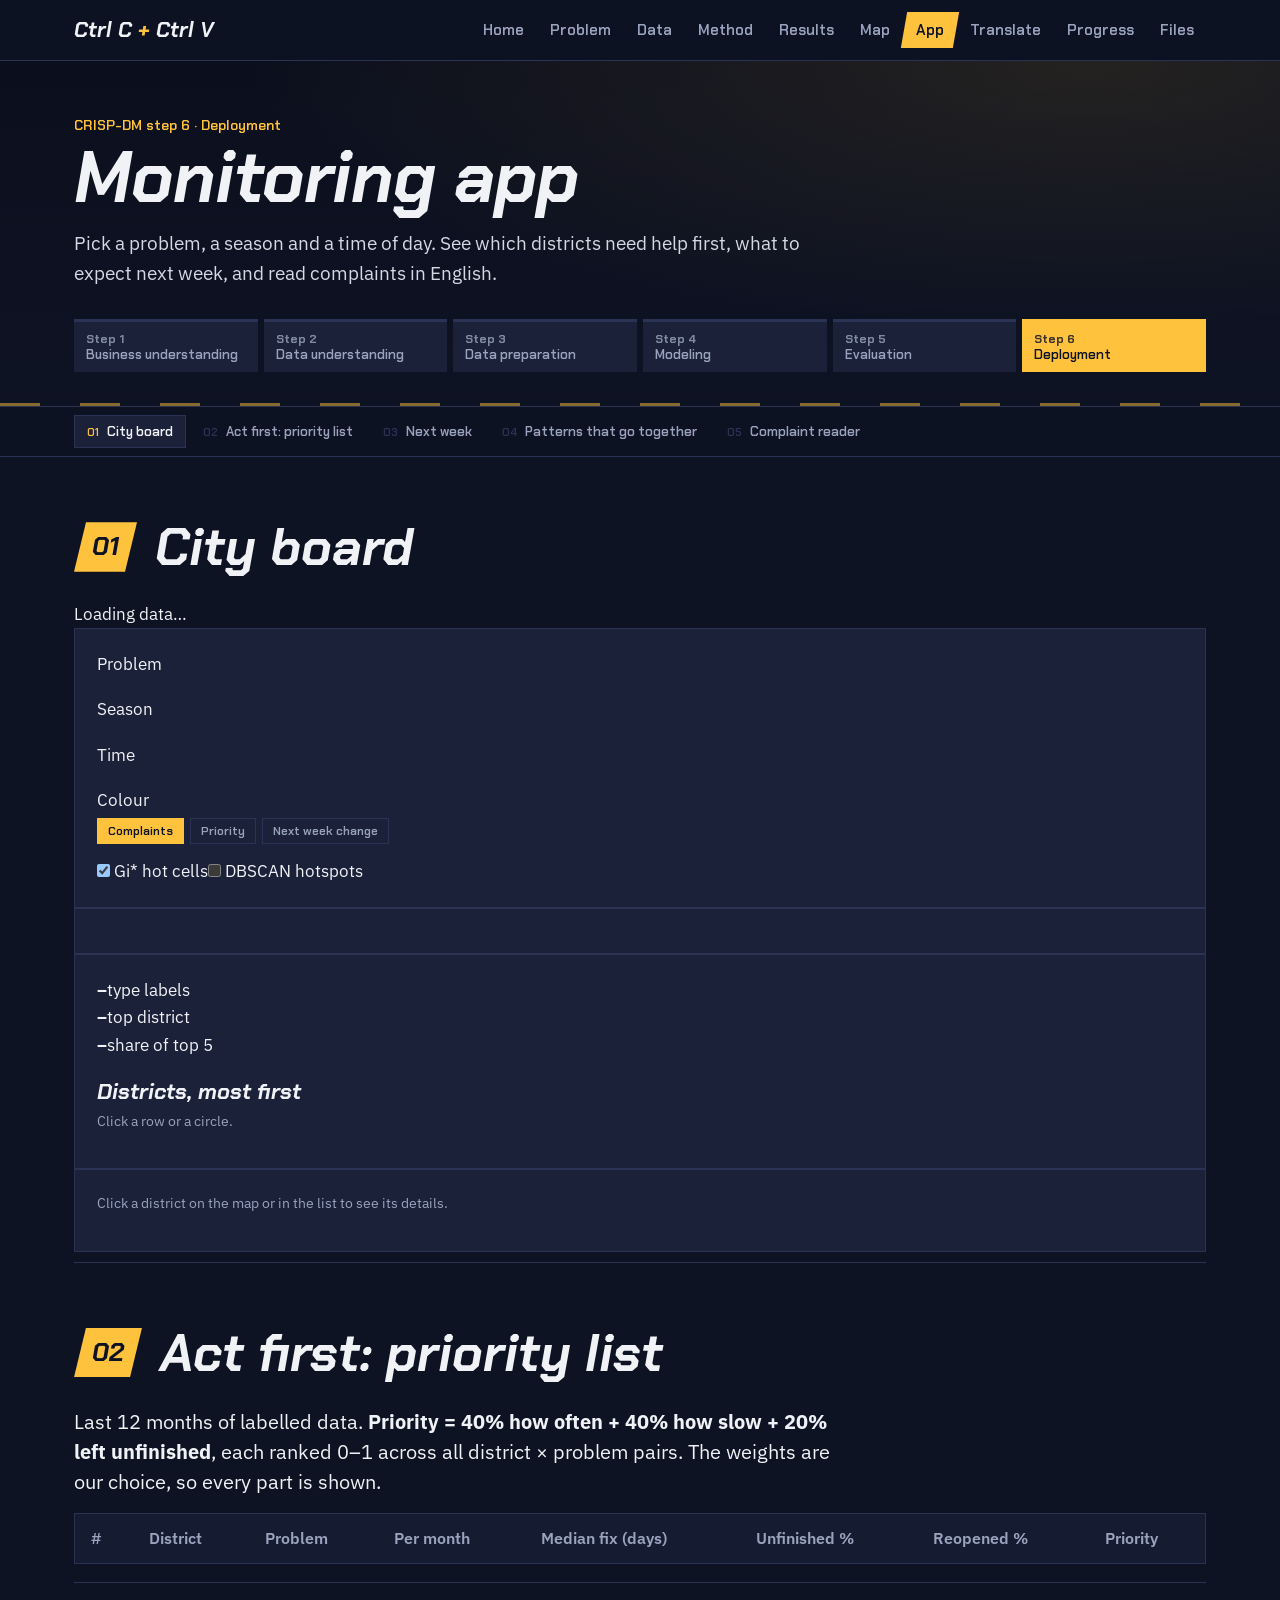
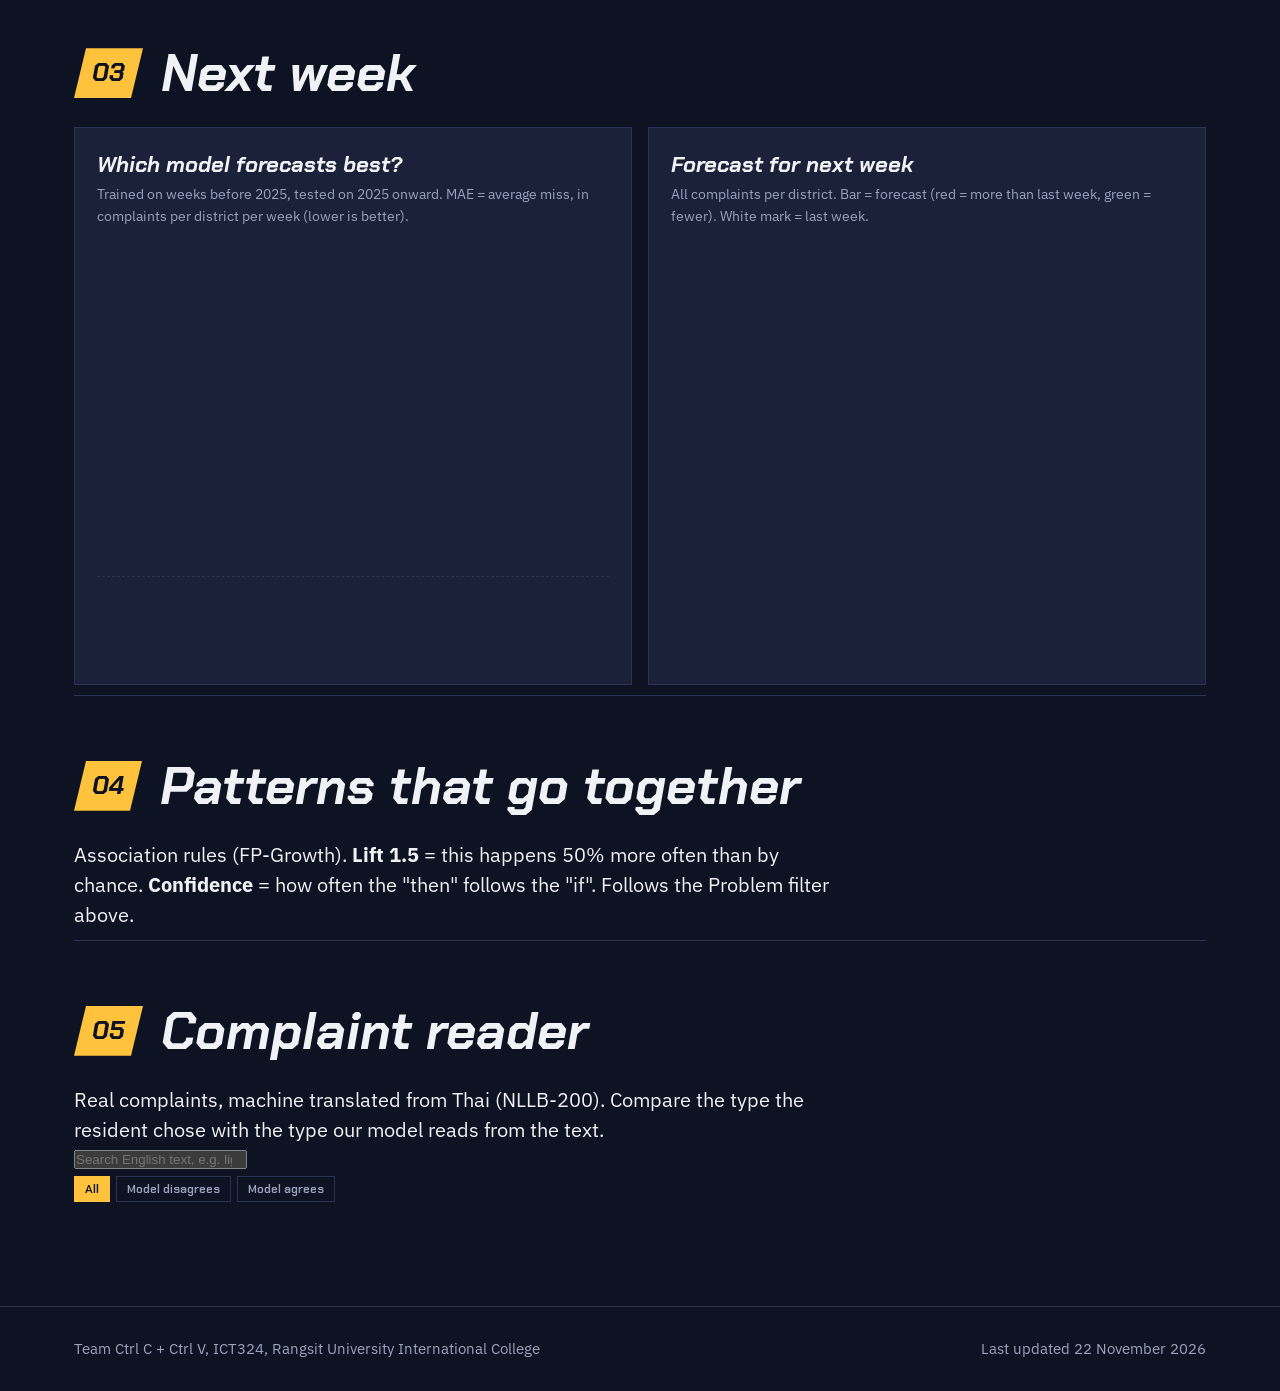
==== app.html @ 14823618 "Add files via upload" ====
<!DOCTYPE html>
<html lang="en">
<head>
<meta charset="utf-8">
<meta name="viewport" content="width=device-width, initial-scale=1, viewport-fit=cover">
<title>Monitoring app | Traffy Fondue Insight | Ctrl C + Ctrl V</title>
<meta name="description" content="ICT324 data mining project: monitoring app for Bangkok complaints by district, problem type, season and hour.">
<meta name="theme-color" content="#0E1324">
<link rel="icon" href="data:image/svg+xml,%3Csvg xmlns='http://www.w3.org/2000/svg' viewBox='0 0 32 32'%3E%3Cpath d='M12 4h8l7 22H5z' fill='%23FFC23D'/%3E%3Cpath d='M10 13h12M8 19h16' stroke='%230E1324' stroke-width='3'/%3E%3Crect x='3' y='26' width='26' height='3' fill='%23FFC23D'/%3E%3C/svg%3E">
<link rel="preconnect" href="https://fonts.googleapis.com">
<link rel="preconnect" href="https://fonts.gstatic.com" crossorigin>
<link href="https://fonts.googleapis.com/css2?family=Chakra+Petch:ital,wght@0,500;0,600;0,700;1,600;1,700&family=IBM+Plex+Sans:wght@400;500;600&family=IBM+Plex+Sans+Thai:wght@400;600&display=swap" rel="stylesheet">
<link rel="stylesheet" href="assets/site.css">
<link rel="stylesheet" href="assets/pages.css">
<link rel="stylesheet" href="assets/leaflet/leaflet.css">
</head>
<body class="sub">
<header class="bar solid" id="bar">
  <div class="bar-in">
    <a class="brand" href="index.html">Ctrl C <i>+</i> Ctrl V</a>
    <nav class="nav" aria-label="Pages"><a href="index.html"><span>Home</span></a><a href="problem.html"><span>Problem</span></a><a href="data.html"><span>Data</span></a><a href="method.html"><span>Method</span></a><a href="results.html"><span>Results</span></a><a href="map.html"><span>Map</span></a><a href="app.html" class="on" aria-current="page"><span>App</span></a><a href="translate.html"><span>Translate</span></a><a href="progress.html"><span>Progress</span></a><a href="files.html"><span>Files</span></a></nav>
  </div>
  <div class="meter" id="meter"></div>
</header>
<div class="phero">
  <div class="wrap">
    <p class="crumb">CRISP-DM step 6 · Deployment</p>
    <h1>Monitoring app</h1>
    <p class="psub">Pick a problem, a season and a time of day. See which districts need help first, what to expect next week, and read complaints in English.</p>
    <nav class="crisp" aria-label="CRISP-DM steps"><a href="problem.html"><b>Step 1</b>Business understanding</a><a href="data.html"><b>Step 2</b>Data understanding</a><a href="data.html#cleaning"><b>Step 3</b>Data preparation</a><a href="method.html"><b>Step 4</b>Modeling</a><a href="results.html"><b>Step 5</b>Evaluation</a><a href="app.html" class="on"><b>Step 6</b>Deployment</a></nav>
  </div>
</div>
<main class="wrap page" id="main">

<section id="board">
  <div class="head"><span class="plate">01</span><h2>City board</h2></div>
  <p class="appstat" id="appStat">Loading data…</p>
  <div class="ctrl card">
    <div class="crow"><span class="clab">Problem</span><div class="chips sm" id="fType" role="group" aria-label="Problem type"></div></div>
    <div class="crow"><span class="clab">Season</span><div class="chips sm" id="fSeason" role="group" aria-label="Season"></div></div>
    <div class="crow"><span class="clab">Time</span><div class="chips sm" id="fBand" role="group" aria-label="Time of day"></div></div>
    <div class="crow"><span class="clab">Colour</span><div class="chips sm" id="fColor" role="group" aria-label="Colour districts by">
      <button type="button" data-v="count" aria-pressed="true">Complaints</button><button type="button" data-v="priority" aria-pressed="false">Priority</button><button type="button" data-v="change" aria-pressed="false">Next week change</button></div>
      <label class="tog"><input type="checkbox" id="lGi" checked> Gi* hot cells</label><label class="tog"><input type="checkbox" id="lDb"> DBSCAN hotspots</label></div>
  </div>
  <div class="appgrid">
    <div class="card mapcard"><div id="amap" role="region" aria-label="Map of Bangkok districts"></div>
      <div class="mlegend" id="mLegend"></div></div>
    <aside class="card side">
      <div class="sumrow"><div><b id="sTotal">–</b><span id="sTotalLab">type labels</span></div><div><b id="sTop">–</b><span>top district</span></div><div><b id="sTop5">–</b><span>share of top 5</span></div></div>
      <h4 style="margin-top:18px">Districts, most first</h4><p class="note">Click a row or a circle.</p>
      <ol class="drank" id="dRank"></ol>
    </aside>
  </div>
  <div class="card detail" id="detail"><p class="note">Click a district on the map or in the list to see its details.</p></div>
</section>

<section id="priority">
  <div class="head"><span class="plate">02</span><h2>Act first: priority list</h2></div>
  <p class="lead">Last 12 months of labelled data. <b>Priority = 40% how often + 40% how slow + 20% left unfinished</b>, each ranked 0–1 across all district × problem pairs. The weights are our choice, so every part is shown.</p>
  <div class="tbl" style="margin-top:16px;max-width:none"><table><thead><tr><th>#</th><th>District</th><th>Problem</th><th>Per month</th><th>Median fix (days)</th><th>Unfinished %</th><th>Reopened %</th><th>Priority</th></tr></thead><tbody id="pBody"></tbody></table></div>
  <p class="note" id="pNote" style="margin-top:8px"></p>
</section>

<section id="forecast">
  <div class="head"><span class="plate">03</span><h2>Next week</h2></div>
  <div class="grid2">
    <div class="card"><h4>Which model forecasts best?</h4><p class="note">Trained on weeks before 2025, tested on 2025 onward. MAE = average miss, in complaints per district per week (lower is better).</p>
      <div class="chartbox"><canvas id="fcChart" aria-label="Forecast error per model"></canvas></div><p class="insight" id="fcNote"></p></div>
    <div class="card"><h4 id="fcTitle">Forecast for next week</h4><p class="note">All complaints per district. Bar = forecast (red = more than last week, green = fewer). White mark = last week.</p>
      <div class="chartbox tall"><canvas id="nwChart" aria-label="Next week forecast per district"></canvas></div></div>
  </div>
</section>

<section id="rules">
  <div class="head"><span class="plate">04</span><h2>Patterns that go together</h2></div>
  <p class="lead">Association rules (FP-Growth). <b>Lift 1.5</b> = this happens 50% more often than by chance. <b>Confidence</b> = how often the "then" follows the "if". Follows the Problem filter above.</p>
  <div class="rules" id="rulesBox"></div>
</section>

<section id="reader">
  <div class="head"><span class="plate">05</span><h2>Complaint reader</h2></div>
  <p class="lead">Real complaints, machine translated from Thai (NLLB-200). Compare the type the resident chose with the type our model reads from the text.</p>
  <div class="rbar"><input type="search" id="rSearch" placeholder="Search English text, e.g. light, water, motorbike" aria-label="Search complaints">
    <div class="chips sm" id="rAgree" role="group" aria-label="Agreement"><button type="button" data-v="all" aria-pressed="true">All</button><button type="button" data-v="no" aria-pressed="false">Model disagrees</button><button type="button" data-v="yes" aria-pressed="false">Model agrees</button></div></div>
  <p class="note" id="rCount"></p>
  <div class="rlist" id="rList"></div>
</section>
</main>
<footer><div class="in"><span>Team Ctrl C + Ctrl V, ICT324, Rangsit University International College</span><span>Last updated 22 November 2026</span></div></footer>
<script src="assets/chart.umd.js"></script>
<script src="assets/leaflet/leaflet.js"></script>
<script src="assets/site.js"></script>
<script src="assets/app.js"></script>
</body>
</html>
---- assets/site.css ----
:root{
  --night:#0E1324;
  --night-2:#151B31;
  --panel:#1A2139;
  --line:#2A3354;
  --text:#F1F2F5;
  --muted:#9AA3BD;
  --amber:#FFC23D;
  --red:#FF4747;
  --green:#3CCB8A;
  color-scheme:dark;
}
*{box-sizing:border-box;margin:0;padding:0}
html{scroll-behavior:smooth;background:var(--night)}
@media (prefers-reduced-motion:reduce){html{scroll-behavior:auto}}
body{background:var(--night);color:var(--text);font-family:'IBM Plex Sans','IBM Plex Sans Thai',system-ui,sans-serif;font-size:17px;line-height:1.6}
a{color:var(--amber);text-underline-offset:3px}
a:focus-visible,button:focus-visible{outline:3px solid var(--amber);outline-offset:3px;border-radius:4px}
.thai{font-family:'IBM Plex Sans Thai','Chakra Petch',sans-serif}

/* ---------- top bar ---------- */
.bar{position:fixed;top:0;left:0;right:0;z-index:30;padding-top:env(safe-area-inset-top,0px);transition:background .25s}
.bar.solid{background:rgba(14,19,36,.92);backdrop-filter:blur(10px);-webkit-backdrop-filter:blur(10px);border-bottom:1px solid var(--line)}
.bar-in{max-width:1180px;margin:0 auto;padding:0 24px;display:flex;align-items:center;gap:20px;height:60px}
.brand{font-family:'Chakra Petch',sans-serif;font-style:italic;font-weight:700;font-size:21px;color:var(--text);text-decoration:none;white-space:nowrap}
.brand i{font-style:inherit;color:var(--amber)}
.nav{display:flex;gap:2px;overflow-x:auto;scrollbar-width:none;min-width:0;margin-left:auto}
.nav::-webkit-scrollbar{display:none}
.nav a{font-family:'Chakra Petch',sans-serif;font-weight:600;color:var(--muted);text-decoration:none;font-size:15px;padding:6px 12px;white-space:nowrap;transform:skewX(-10deg)}
.nav a span{display:inline-block;transform:skewX(10deg)}
.nav a:hover,.nav a.on{color:var(--night);background:var(--amber)}
.meter{position:absolute;left:0;bottom:-1px;height:3px;width:0;background:linear-gradient(90deg,var(--amber),var(--red))}

/* ---------- hero: the drive ---------- */
.hero{position:relative;height:100vh;height:100svh;min-height:600px;max-height:1000px;overflow:hidden;background:var(--night)}
#drive{position:absolute;inset:0;width:100%;height:100%;display:block}
.hero-copy{position:absolute;left:0;right:0;top:calc(84px + env(safe-area-inset-top,0px));z-index:2;pointer-events:none}
.hero-copy .in{max-width:1180px;margin:0 auto;padding:0 24px}
.hero h1{font-family:'Chakra Petch',sans-serif;font-style:italic;font-weight:700;font-size:clamp(38px,6vw,78px);line-height:.95;letter-spacing:-1px;max-width:900px;text-shadow:0 4px 30px rgba(0,0,0,.6)}
.hero h1 span{display:block;color:var(--amber)}
.hero .summary{margin-top:18px;font-size:19px;max-width:560px;color:#DCE0EA;text-shadow:0 2px 12px rgba(0,0,0,.7)}
.hud{position:absolute;left:0;right:0;bottom:calc(22px + env(safe-area-inset-bottom,0px));z-index:2}
.hud .in{max-width:1180px;margin:0 auto;padding:0 24px;display:flex;justify-content:space-between;align-items:flex-end;gap:16px}
.counter{font-family:'Chakra Petch',sans-serif;background:rgba(14,19,36,.72);border:1px solid var(--line);padding:10px 16px;transform:skewX(-10deg)}
.counter>div{transform:skewX(10deg)}
.counter small{display:block;color:var(--muted);font-size:13px}
.counter b{font-size:34px;font-weight:700;font-style:italic;line-height:1;color:var(--amber);font-variant-numeric:tabular-nums}
.toast{font-family:'Chakra Petch',sans-serif;font-weight:600;background:rgba(14,19,36,.78);border-left:4px solid var(--green);padding:8px 14px;opacity:0;transform:translateY(8px);transition:opacity .25s,transform .25s;max-width:60vw}
.toast.show{opacity:1;transform:none}
.toast small{display:block;color:var(--muted);font-weight:500;font-size:12px}
.caption{position:absolute;right:24px;top:calc(70px + env(safe-area-inset-top,0px));z-index:2;font-size:12px;color:var(--muted)}
.pausebtn{font:600 13px 'Chakra Petch',sans-serif;color:var(--text);background:rgba(14,19,36,.72);border:1px solid var(--line);padding:8px 12px;cursor:pointer}

/* ---------- content ---------- */
.wrap{max-width:1180px;margin:0 auto;padding:0 24px}
.intro{padding:64px 0 24px;background:linear-gradient(180deg,#0B0F1D,var(--night))}
.facts{display:grid;grid-template-columns:repeat(4,minmax(0,1fr));gap:12px}
.fact{background:var(--panel);border:1px solid var(--line);padding:18px 20px;clip-path:polygon(0 0,100% 0,calc(100% - 14px) 100%,0 100%)}
.fact small{display:block;color:var(--muted);font-size:13px}
.fact b{font-family:'Chakra Petch',sans-serif;font-style:italic;font-size:34px;line-height:1.1;color:var(--amber)}
.fact span{display:block;font-size:14px;color:#C9CEDC}
.meta{margin-top:22px;color:var(--muted);font-size:16px;max-width:900px}
.meta b{color:var(--text);font-weight:600}

.track{margin-top:40px}
.track-bar{position:relative;height:14px;background:var(--panel);border:1px solid var(--line)}
.track-fill{position:absolute;left:0;top:0;bottom:0;width:62.5%;background:repeating-linear-gradient(90deg,var(--amber) 0 18px,#E0A82F 18px 36px)}
.track-car{position:absolute;top:50%;left:62.5%;width:46px;height:22px;transform:translate(-50%,-50%)}
.stages{display:grid;grid-template-columns:repeat(4,minmax(0,1fr));margin-top:10px}
.stages button{all:unset;cursor:pointer;padding:10px 12px 0 0;color:var(--muted);font-size:15px}
.stages button b{display:block;font-family:'Chakra Petch',sans-serif;font-style:italic;font-size:20px;color:var(--text)}
.stages button[aria-selected="true"] b{color:var(--amber)}
.stages button:focus-visible{outline:3px solid var(--amber)}
.flag{display:inline-block;margin-top:4px;font-size:12px;font-weight:600;padding:1px 8px}
.flag.done{color:var(--green);background:rgba(60,203,138,.12)}
.flag.now{color:var(--amber);background:rgba(255,194,61,.14)}
.flag.next{color:var(--muted);background:rgba(154,163,189,.12)}
#stageText{margin-top:14px;min-height:52px;max-width:760px;color:#D5D9E4}

main section{padding:84px 0;position:relative}
main section+section{border-top:1px solid var(--line)}
.head{display:flex;align-items:center;gap:18px;margin-bottom:28px}
.plate{flex:none;font-family:'Chakra Petch',sans-serif;font-style:italic;font-weight:700;font-size:26px;color:var(--night);background:var(--amber);padding:4px 18px;clip-path:polygon(12px 0,100% 0,calc(100% - 12px) 100%,0 100%)}
.head h2{font-family:'Chakra Petch',sans-serif;font-style:italic;font-weight:700;font-size:clamp(34px,4.4vw,52px);line-height:1}
.lead{font-size:20px;line-height:1.5;max-width:760px}
.prose{max-width:760px;color:#D5D9E4;margin-top:16px}
.rq{margin:36px 0;padding:28px 32px;background:var(--panel);border-left:6px solid var(--red);max-width:880px}
.rq small{display:block;color:var(--muted);font-size:14px;margin-bottom:8px}
.rq p{font-family:'Chakra Petch',sans-serif;font-weight:600;font-size:clamp(21px,2.4vw,27px);line-height:1.3}
h3{font-family:'Chakra Petch',sans-serif;font-style:italic;font-size:26px;font-weight:700;margin:44px 0 14px}
.subq{display:grid;grid-template-columns:repeat(3,minmax(0,1fr));gap:14px}
.subq4{grid-template-columns:repeat(2,minmax(0,1fr))}
.subq div{background:var(--panel);border:1px solid var(--line);padding:22px}
.subq svg{width:30px;height:30px;color:var(--amber);margin-bottom:10px}
.subq b{display:block;font-family:'Chakra Petch',sans-serif;font-size:21px;margin-bottom:4px}
.subq p{color:var(--muted);font-size:16px}
.feedback{margin-top:28px;max-width:880px;border:1px solid var(--line);padding:22px 24px;display:grid;grid-template-columns:auto 1fr;gap:16px}
.feedback svg{width:28px;height:28px;color:var(--amber)}
.feedback p{color:#D5D9E4}
.feedback p+p{margin-top:8px;color:var(--muted)}
ul.plain{padding-left:20px;max-width:800px;color:#D5D9E4}
ul.plain li{margin:8px 0}
ul.plain li::marker{color:var(--amber)}

.tbl{overflow-x:auto;border:1px solid var(--line);max-width:920px}
table{border-collapse:collapse;width:100%;font-size:16px}
th,td{text-align:left;padding:12px 16px;border-bottom:1px solid var(--line);vertical-align:top}
th{font-weight:600;color:var(--muted);background:var(--night-2)}
tr:last-child th,tr:last-child td{border-bottom:0}
td code{font-size:14.5px;background:var(--line);padding:2px 7px;color:var(--text)}

.charts{display:grid;grid-template-columns:minmax(0,1.25fr) minmax(0,1fr);gap:16px;margin-top:40px}
.chart{background:var(--panel);border:1px solid var(--line);padding:24px;min-width:0}
.chart h4{font-family:'Chakra Petch',sans-serif;font-style:italic;font-size:23px}
.chart .note{color:var(--muted);font-size:14px;margin:2px 0 16px}
.toggle{display:inline-flex;border:1px solid var(--line);margin-bottom:14px}
.toggle button{font:600 14px 'Chakra Petch',sans-serif;border:0;background:transparent;color:var(--muted);padding:6px 14px;cursor:pointer}
.toggle button.thai{font-family:'IBM Plex Sans Thai',sans-serif}
.toggle button[aria-pressed="true"]{background:var(--amber);color:var(--night)}
.hbar{display:grid;grid-template-columns:128px minmax(0,1fr) 70px;align-items:center;gap:10px;margin:8px 0;font-size:15px}
.hbar .t{height:12px;background:var(--night-2);overflow:hidden}
.hbar .f{display:block;height:100%;background:linear-gradient(90deg,var(--red),var(--amber));transform-origin:left;transform:scaleX(0);transition:transform .9s cubic-bezier(.2,.8,.2,1)}
.charts.go .hbar .f{transform:scaleX(var(--w))}
.hbar .v{text-align:right;color:var(--muted);font-variant-numeric:tabular-nums}
.vbars{display:flex;align-items:flex-end;gap:10px;height:210px;border-bottom:2px solid var(--line)}
.vb{flex:1;display:flex;flex-direction:column;align-items:center;justify-content:flex-end;height:100%;gap:6px}
.vb .v{font-size:14px;font-weight:600;font-variant-numeric:tabular-nums}
.vb .b{width:100%;max-width:44px;background:var(--line)}
.vb.used .b{background:var(--green)}
.vb.excl .b{background:var(--red)}
.vlabels{display:flex;gap:10px;margin-top:8px}
.vlabels span{flex:1;text-align:center;font-size:14px;color:var(--muted)}
.key{display:flex;gap:14px;flex-wrap:wrap;margin-top:14px;font-size:14px;color:var(--muted)}
.key span{display:inline-flex;align-items:center;gap:6px}
.dot{width:10px;height:10px;display:inline-block}

.route{list-style:none;max-width:880px;margin-top:28px;border-left:4px solid var(--line)}
.route li{position:relative;padding:0 0 30px 34px}
.route li::before{content:attr(data-n);position:absolute;left:-24px;top:0;width:44px;height:30px;background:var(--amber);color:var(--night);font:italic 700 18px 'Chakra Petch',sans-serif;display:grid;place-items:center;clip-path:polygon(8px 0,100% 0,calc(100% - 8px) 100%,0 100%)}
.route h4{font-family:'Chakra Petch',sans-serif;font-size:23px;line-height:1.2;margin-bottom:6px}
.route p{color:var(--muted)}
.route p b{color:var(--text);font-weight:600}

.laps{display:grid;gap:14px;max-width:900px}
.lap{display:grid;grid-template-columns:170px minmax(0,1fr);background:var(--panel);border:1px solid var(--line)}
.lap .stub{padding:20px;border-right:2px dashed var(--line)}
.lap .stub small{display:block;color:var(--muted);font-size:13px}
.lap .stub time{font-family:'Chakra Petch',sans-serif;font-style:italic;font-weight:700;font-size:25px;line-height:1.1}
.lap .body{padding:18px 22px;display:grid;gap:10px}
.lap .row{display:grid;grid-template-columns:66px minmax(0,1fr);gap:12px}
.st{font:600 13px 'Chakra Petch',sans-serif;padding:2px 0;text-align:center;height:max-content;margin-top:2px}
.st.done{color:var(--green);background:rgba(60,203,138,.12)}
.st.stuck{color:var(--red);background:rgba(255,71,71,.12)}
.st.next{color:var(--amber);background:rgba(255,194,61,.14)}

.closed{max-width:900px;border:1px solid var(--line)}
.closed .stripe{height:16px;background:repeating-linear-gradient(-45deg,var(--amber) 0 16px,var(--night) 16px 32px)}
.closed .in{padding:26px 28px;background:var(--panel)}
.closed b{font-family:'Chakra Petch',sans-serif;font-style:italic;font-size:26px;display:block;margin-bottom:6px}
.closed p{color:var(--muted);max-width:700px}

.files{display:grid;grid-template-columns:repeat(2,minmax(0,1fr));gap:12px;max-width:920px}
.file{display:flex;gap:14px;align-items:center;padding:18px;background:var(--panel);border:1px solid var(--line);text-decoration:none;color:var(--text)}
.file:hover{border-color:var(--amber)}
.file svg{width:28px;height:28px;color:var(--amber);flex:none}
.file b{display:block;font-family:'Chakra Petch',sans-serif;font-size:18px}
.file span{display:block;font-size:14px;color:var(--muted)}
.refs{max-width:900px;padding-left:28px;color:#D5D9E4}
.refs li{margin:10px 0;font-size:16px}
.refs li::marker{color:var(--amber);font-weight:700}

footer{border-top:1px solid var(--line);color:var(--muted);font-size:15px;padding:30px 0 calc(30px + env(safe-area-inset-bottom,0px))}
footer .in{max-width:1180px;margin:0 auto;padding:0 24px;display:flex;justify-content:space-between;gap:16px;flex-wrap:wrap}

@media (max-width:900px){
  .facts{grid-template-columns:repeat(2,minmax(0,1fr))}
  .subq,.charts,.files{grid-template-columns:minmax(0,1fr)}
}
@media (max-width:600px){
  body{font-size:16px}
  .caption{display:none}
  .hero .summary{font-size:17px}
  .counter b{font-size:26px}
  .toast{max-width:46vw;font-size:13px;padding:6px 10px}
  .counter{padding:6px 12px}
  .counter small{font-size:11px}
  .stages{grid-template-columns:repeat(2,minmax(0,1fr));gap:6px 0}
  .fact b{font-size:28px}
  .hbar{grid-template-columns:92px minmax(0,1fr) 58px}
  .lap{grid-template-columns:minmax(0,1fr)}
  .lap .stub{border-right:0;border-bottom:2px dashed var(--line)}
  .chart{padding:18px}
  main section{padding:60px 0}
}
/* buttons */
.ctas{display:flex;gap:12px;flex-wrap:wrap;margin-top:26px;pointer-events:auto}
.btn{display:inline-flex;align-items:center;gap:10px;font:italic 700 17px 'Chakra Petch',sans-serif;color:var(--night);background:var(--amber);text-decoration:none;padding:12px 24px;border:0;cursor:pointer;transform:skewX(-10deg);transition:transform .2s,box-shadow .2s,background .2s}
.btn>span{display:inline-block;transform:skewX(10deg)}
.btn:hover{transform:skewX(-10deg) translateY(-2px);box-shadow:0 10px 30px rgba(255,194,61,.35)}
.btn:active{transform:skewX(-10deg) translateY(0)}
.btn.ghost{background:rgba(14,19,36,.55);color:var(--text);box-shadow:inset 0 0 0 1.5px rgba(241,242,245,.6);backdrop-filter:blur(6px)}
.btn.ghost:hover{box-shadow:inset 0 0 0 1.5px var(--amber),0 10px 30px rgba(0,0,0,.4);color:var(--amber)}
#drive{cursor:grab;touch-action:pan-y}
#drive:active{cursor:grabbing}
.hero-fallback{background:radial-gradient(ellipse at 50% 80%,#2a1f3c,var(--night) 70%)}

/* mini game */
.game-sec{padding:84px 0 0;border-top:1px solid var(--line)}
.gnote{margin-top:12px;color:var(--muted);font-size:15px;max-width:760px}
.game{position:relative;margin-top:32px;scroll-margin-top:64px;height:min(78vh,720px);min-height:480px;background:#0a0e1c;overflow:hidden;user-select:none;-webkit-user-select:none}
#gameCanvas{position:absolute;inset:0;width:100%;height:100%;display:block}
.g-top{position:absolute;left:0;right:0;top:0;display:flex;gap:28px;padding:18px 24px;background:linear-gradient(rgba(10,14,28,.85),rgba(10,14,28,0));pointer-events:none}
.g-stat small{display:block;font-size:12px;color:var(--muted)}
.g-stat b{font:italic 700 28px/1 'Chakra Petch',sans-serif;font-variant-numeric:tabular-nums}
.g-stat:first-child b{color:var(--amber)}
.g-prompt{position:absolute;left:50%;top:84px;transform:translate(-50%,-10px);opacity:0;transition:opacity .2s,transform .2s;text-align:center;background:rgba(10,14,28,.82);border-left:4px solid var(--red);padding:10px 18px;pointer-events:none;min-width:220px;backdrop-filter:blur(6px)}
.g-prompt.show{opacity:1;transform:translate(-50%,0)}
.g-prompt small{display:block;font-size:12px;color:var(--muted)}
.g-prompt b{display:block;font:italic 700 24px/1.2 'Chakra Petch',sans-serif;color:var(--amber)}
.g-prompt span{font-size:14px;color:#D5D9E4}
.g-toast{position:absolute;right:20px;top:84px;font:600 15px 'Chakra Petch',sans-serif;background:rgba(10,14,28,.82);padding:8px 14px;border-left:4px solid var(--green);opacity:0;transition:opacity .2s;pointer-events:none;max-width:44%}
.g-toast.show{opacity:1}
.g-toast.bad{border-left-color:var(--red)}
.g-controls{position:absolute;left:0;right:0;bottom:20px;display:flex;justify-content:center;gap:12px;padding:0 16px}
.g-btn{display:inline-flex;align-items:center;justify-content:center;gap:8px;min-width:64px;height:58px;padding:0 18px;border:0;cursor:pointer;color:var(--text);background:rgba(14,19,36,.72);box-shadow:inset 0 0 0 1.5px var(--line);backdrop-filter:blur(6px);transform:skewX(-10deg);transition:background .15s,box-shadow .15s,transform .1s;font:italic 700 18px 'Chakra Petch',sans-serif}
.g-btn>*{transform:skewX(10deg)}
.g-btn svg{width:26px;height:26px}
.g-btn:hover{box-shadow:inset 0 0 0 1.5px var(--amber)}
.g-btn:active{transform:skewX(-10deg) scale(.96)}
.g-btn.fix{min-width:170px;color:var(--night);background:var(--amber);box-shadow:none}
.g-btn.fix:disabled{background:rgba(14,19,36,.72);color:var(--muted);box-shadow:inset 0 0 0 1.5px var(--line);cursor:default}
.g-btn.fix.ready{animation:pulse 1s ease-in-out infinite}
@keyframes pulse{0%,100%{box-shadow:0 0 0 0 rgba(255,194,61,.5)}50%{box-shadow:0 0 0 10px rgba(255,194,61,0)}}
.g-overlay{position:absolute;inset:0;display:grid;place-items:center;background:rgba(8,11,22,.55);backdrop-filter:blur(3px);padding:20px}
.g-overlay[hidden]{display:none}
.g-card{max-width:520px;text-align:center}
.g-card h3{font:italic 700 clamp(30px,4vw,44px)/1.05 'Chakra Petch',sans-serif;margin:0 0 12px}
.g-card p{color:#D5D9E4}
.g-card .btn{margin-top:22px}
.g-card .keys{margin-top:16px;font-size:14px;color:var(--muted)}
.g-res{display:flex;justify-content:center;gap:30px;margin:6px 0 16px;flex-wrap:wrap}
.g-res small{display:block;font-size:12px;color:var(--muted)}
.g-res b{font:italic 700 34px/1 'Chakra Petch',sans-serif;color:var(--amber)}
.g-fallback{position:absolute;inset:0;display:grid;place-items:center;padding:24px;text-align:center;color:var(--muted)}
.g-fallback[hidden]{display:none}
@media (max-width:600px){
  .game{height:72vh;min-height:460px}
  .g-top{gap:16px;padding:14px 16px}
  .g-stat b{font-size:22px}
  .g-prompt{top:70px;min-width:180px}
  .g-prompt b{font-size:20px}
  .g-toast{top:auto;bottom:92px;right:12px;max-width:70%;font-size:13px}
  .g-btn{height:54px}
  .g-btn.fix{min-width:140px}
  .ctas .btn{font-size:15px;padding:10px 18px}
}

.g-ctl{margin-left:auto;display:flex;gap:8px;pointer-events:auto}
.g-ctl[hidden]{display:none}
.g-mini{display:inline-flex;align-items:center;gap:6px;height:38px;padding:0 14px;border:0;cursor:pointer;font:600 14px 'Chakra Petch',sans-serif;color:var(--text);background:rgba(14,19,36,.75);box-shadow:inset 0 0 0 1.5px var(--line);backdrop-filter:blur(6px)}
.g-mini:hover{box-shadow:inset 0 0 0 1.5px var(--amber);color:var(--amber)}
.g-mini svg{width:18px;height:18px}
.pat{display:flex;gap:4px;margin-top:6px}
.pat i{width:22px;height:10px;background:var(--green);transform:skewX(-14deg);transition:background .3s}
.pat i.lost{background:rgba(255,255,255,.12)}
.g-row{display:flex;gap:10px;justify-content:center;flex-wrap:wrap;margin-top:22px}
.g-row .btn{margin-top:0}
.g-kick{font:600 14px 'Chakra Petch',sans-serif;color:var(--red)!important;margin-bottom:4px}
.g-rank{font:italic 700 20px 'Chakra Petch',sans-serif;color:var(--amber)!important;margin:-4px 0 14px}
@media (max-width:600px){.g-mini span{display:none}.g-mini{padding:0 10px}.g-top{flex-wrap:wrap;row-gap:8px}.pat i{width:16px}}

/* ---------- crew: driver-select cards ---------- */
.crew{padding:84px 0 40px;border-top:1px solid var(--line);position:relative;overflow:hidden}
.crew::before{content:"";position:absolute;inset:auto -10% -40% -10%;height:70%;background:radial-gradient(ellipse at center,rgba(255,194,61,.10),transparent 60%);pointer-events:none}
.crew .lead b{color:var(--amber)}
.crew-grid{display:grid;grid-template-columns:repeat(3,minmax(0,1fr));gap:22px;margin-top:40px;perspective:1000px}
.driver{position:relative;min-height:350px;padding:30px 28px 26px;background:linear-gradient(160deg,#1E2643 0%,#141A30 55%,#0F1426 100%);
  clip-path:polygon(0 0,calc(100% - 34px) 0,100% 34px,100% 100%,34px 100%,0 calc(100% - 34px));
  transform-style:preserve-3d;transition:transform .18s ease-out,opacity .7s cubic-bezier(.2,.8,.2,1),translate .7s cubic-bezier(.2,.8,.2,1);
  outline:none;overflow:hidden;cursor:default;--mx:50%;--my:30%}
.driver::before{content:"";position:absolute;inset:0;padding:1.5px;background:linear-gradient(160deg,var(--amber),rgba(255,194,61,.05) 40%,rgba(255,71,71,.5));
  -webkit-mask:linear-gradient(#000 0 0) content-box,linear-gradient(#000 0 0);-webkit-mask-composite:xor;mask-composite:exclude;clip-path:inherit;opacity:.55;transition:opacity .3s}
.driver:hover::before,.driver:focus-visible::before{opacity:1}
.d-glare{position:absolute;inset:0;background:radial-gradient(circle at var(--mx) var(--my),rgba(255,226,160,.18),transparent 45%);opacity:0;transition:opacity .3s;pointer-events:none}
.driver:hover .d-glare{opacity:1}
.d-speed{position:absolute;left:-20%;right:-20%;bottom:0;height:46%;background:repeating-linear-gradient(115deg,transparent 0 22px,rgba(255,194,61,.07) 22px 26px);animation:speed 1.6s linear infinite;mask:linear-gradient(transparent,#000);-webkit-mask:linear-gradient(transparent,#000);pointer-events:none}
.driver:hover .d-speed{animation-duration:.5s}
@keyframes speed{to{background-position:-104px 0}}
.d-num{position:absolute;right:20px;top:6px;font:italic 700 120px/1 'Chakra Petch',sans-serif;color:transparent;-webkit-text-stroke:1.5px rgba(255,255,255,.12);transform:translateZ(30px);transition:color .3s,-webkit-text-stroke-color .3s}
.driver:hover .d-num{-webkit-text-stroke-color:rgba(255,194,61,.5)}
.d-badge{position:relative;width:118px;height:118px;color:var(--amber);transform:translateZ(60px);filter:drop-shadow(0 0 18px rgba(255,194,61,.35))}
.d-badge svg{position:absolute;inset:0;width:100%;height:100%;animation:spin 18s linear infinite}
.driver:hover .d-badge svg{animation-duration:4s}
@keyframes spin{to{transform:rotate(360deg)}}
.d-badge b{position:absolute;inset:0;display:grid;place-items:center;font:italic 700 42px 'Chakra Petch',sans-serif;color:var(--text);text-shadow:0 0 18px rgba(255,194,61,.6)}
.d-tag{margin-top:24px;font:600 13px 'Chakra Petch',sans-serif;letter-spacing:.5px;color:var(--amber);transform:translateZ(40px)}
.driver h3{margin:4px 0 0;font:italic 700 clamp(26px,2.4vw,32px)/1.08 'Chakra Petch',sans-serif;transform:translateZ(50px)}
.d-plate{margin-top:22px;display:inline-flex;flex-direction:column;align-items:center;padding:6px 18px 5px;background:#F4F4EE;color:#14161C;border-radius:6px;box-shadow:inset 0 0 0 2px #14161C,inset 0 0 0 4px #F4F4EE,0 10px 24px rgba(0,0,0,.45);transform:translateZ(70px)}
.d-plate small{font:600 10px 'Chakra Petch',sans-serif;letter-spacing:.6px;color:#555}
.d-plate b{font:700 30px/1.05 'Chakra Petch',sans-serif;letter-spacing:2px;font-variant-numeric:tabular-nums}
.d-plate span{font:600 10px 'Chakra Petch',sans-serif;color:#555}
.d-bar{position:absolute;left:28px;right:28px;bottom:18px;height:4px;background:rgba(255,255,255,.08);overflow:hidden}
.d-bar i{position:absolute;inset:0;width:30%;background:linear-gradient(90deg,transparent,var(--amber),transparent);animation:scan 2.4s ease-in-out infinite}
@keyframes scan{0%{transform:translateX(-100%)}100%{transform:translateX(340%)}}
.js-crew .driver{opacity:0;translate:0 50px}
.js-crew .crew-grid.in .driver{opacity:1;translate:0 0}
.js-crew .crew-grid.in .driver:nth-child(2){transition-delay:0s,.12s,.12s}
.js-crew .crew-grid.in .driver:nth-child(3){transition-delay:0s,.24s,.24s}
@media (prefers-reduced-motion:reduce){.d-speed,.d-badge svg,.d-bar i{animation:none}.js-crew .driver{opacity:1;translate:none}}
@media (max-width:900px){.crew-grid{grid-template-columns:minmax(0,1fr);max-width:460px}.driver{min-height:330px}}
.tracks{display:grid;grid-template-columns:repeat(4,minmax(0,1fr));gap:10px;max-width:900px;margin-top:8px}
.tracks div{background:var(--panel);border:1px solid var(--line);padding:14px 16px;clip-path:polygon(0 0,100% 0,calc(100% - 10px) 100%,0 100%)}
.tracks b{display:block;font:italic 700 18px 'Chakra Petch',sans-serif;color:var(--amber)}
.tracks span{font-size:14px;color:var(--muted)}
.trackn{margin-top:12px;color:var(--muted);font-size:15px;max-width:800px}
@media (max-width:900px){.tracks{grid-template-columns:repeat(2,minmax(0,1fr))}.subq4{grid-template-columns:minmax(0,1fr)}}

/* ---------- file viewer (opens files inside the page) ---------- */
.viewer{position:fixed;inset:0;z-index:100;display:flex;align-items:center;justify-content:center;padding:calc(16px + env(safe-area-inset-top,0px)) 16px calc(16px + env(safe-area-inset-bottom,0px))}
.viewer[hidden]{display:none}
.v-back{position:absolute;inset:0;background:rgba(6,9,20,.72);backdrop-filter:blur(6px);-webkit-backdrop-filter:blur(6px);animation:vfade .2s ease-out}
.v-panel{position:relative;width:100%;max-width:1000px;min-width:0;height:min(86vh,900px);display:flex;flex-direction:column;background:var(--night-2);border:1px solid var(--line);box-shadow:0 30px 80px rgba(0,0,0,.6);animation:vpop .25s cubic-bezier(.2,.8,.2,1)}
@keyframes vfade{from{opacity:0}}
@keyframes vpop{from{opacity:0;transform:translateY(16px) scale(.98)}}
.v-head{display:flex;align-items:center;gap:12px;padding:12px 14px 12px 20px;border-bottom:1px solid var(--line)}
.v-name{min-width:0;flex:1}
.v-name small{display:block;font:600 12px 'Chakra Petch',sans-serif;color:var(--amber)}
.v-name b{display:block;font:italic 700 20px/1.2 'Chakra Petch',sans-serif;white-space:nowrap;overflow:hidden;text-overflow:ellipsis}
.v-acts{display:flex;gap:8px;align-items:center}
.v-btn,.v-x{display:inline-flex;align-items:center;gap:6px;height:38px;padding:0 12px;font:600 14px 'Chakra Petch',sans-serif;color:var(--text);text-decoration:none;background:transparent;border:0;box-shadow:inset 0 0 0 1.5px var(--line);cursor:pointer}
.v-btn:hover,.v-x:hover{box-shadow:inset 0 0 0 1.5px var(--amber);color:var(--amber)}
.v-btn svg,.v-x svg{width:18px;height:18px}
.v-x{width:38px;justify-content:center;padding:0}
.v-body{flex:1;min-height:0;min-width:0;overflow:auto;background:var(--night)}
.v-body iframe{display:block;width:100%;height:100%;border:0;background:#fff}
.v-pages{display:flex;flex-direction:column;align-items:center;gap:18px;padding:22px 16px;background:#2A3047;min-height:100%}
.v-pages img{display:block;width:100%;max-width:820px;height:auto;background:#fff;box-shadow:0 10px 30px rgba(0,0,0,.45)}
.v-msg{padding:40px 28px;max-width:620px;color:#D5D9E4}
.v-msg h4{font:italic 700 24px 'Chakra Petch',sans-serif;margin-bottom:8px;color:var(--text)}
.v-msg p+p{margin-top:10px;color:var(--muted)}
.v-msg .btn{margin-top:18px}
.v-info{padding:10px 20px;font-size:14px;color:var(--muted);border-bottom:1px solid var(--line);position:sticky;left:0}
.v-table{border-collapse:collapse;font-size:13.5px;font-family:'IBM Plex Sans','IBM Plex Sans Thai',sans-serif}
.v-table th{position:sticky;top:0;z-index:1;background:var(--panel);color:var(--amber);font-weight:600;text-align:left;padding:9px 12px;white-space:nowrap;border-bottom:1px solid var(--line)}
.v-table td{padding:8px 12px;border-bottom:1px solid var(--line);max-width:260px;white-space:nowrap;overflow:hidden;text-overflow:ellipsis;color:#D5D9E4}
.v-table tr:hover td{background:rgba(255,194,61,.06)}
.v-table td:first-child,.v-table th:first-child{color:var(--muted)}
body.v-lock{overflow:hidden}
@media (max-width:600px){.v-panel{height:88vh}.v-btn span{display:none}.v-btn{width:38px;justify-content:center;padding:0}.v-name b{font-size:17px}}
.rstats{display:grid;grid-template-columns:repeat(4,minmax(0,1fr));gap:12px;margin:26px 0 8px}
.rstats div{background:var(--panel);border:1px solid var(--line);padding:16px 18px;clip-path:polygon(0 0,100% 0,calc(100% - 12px) 100%,0 100%)}
.rstats b{display:block;font:italic 700 34px/1.1 'Chakra Petch',sans-serif;color:var(--amber)}
.rstats span{font-size:14px;color:var(--muted)}
tr.best td{background:rgba(255,194,61,.08)}
.figs{display:grid;grid-template-columns:repeat(2,minmax(0,1fr));gap:16px;margin-top:8px;align-items:start}
.fig{display:block;background:var(--panel);border:1px solid var(--line);text-decoration:none;color:var(--text);transition:border-color .2s,transform .2s}
.fig:hover{border-color:var(--amber);transform:translateY(-2px)}
.fig img{display:block;width:100%;height:auto;background:#fff}
.fig span{display:block;padding:12px 14px;font-size:15px;color:#D5D9E4}
.wwn{display:grid;grid-template-columns:repeat(3,minmax(0,1fr));gap:12px;max-width:1000px}
.wwn div{background:var(--panel);border:1px solid var(--line);padding:18px}
.wwn b{font:600 14px 'Chakra Petch',sans-serif;padding:2px 10px}
.wwn .ok{color:var(--green);background:rgba(60,203,138,.12)}.wwn .no{color:var(--red);background:rgba(255,71,71,.12)}.wwn .fix{color:var(--amber);background:rgba(255,194,61,.14)}
.wwn p{margin-top:10px;color:#D5D9E4;font-size:15px}
.v-img{display:block;max-width:100%;margin:0 auto;background:#fff}
.v-pre{white-space:pre-wrap;padding:22px;font:14px/1.6 ui-monospace,Menlo,Consolas,monospace;color:#D5D9E4}
@media (max-width:900px){.rstats{grid-template-columns:repeat(2,minmax(0,1fr))}.figs,.wwn{grid-template-columns:minmax(0,1fr)}}
---- assets/pages.css ----
/* ---------- shared sub-page layout ---------- */
body.sub{padding-top:60px}
body.sub .bar{background:rgba(14,19,36,.92);backdrop-filter:blur(10px);-webkit-backdrop-filter:blur(10px);border-bottom:1px solid var(--line)}
.phero{position:relative;overflow:hidden;padding:56px 0 34px;border-bottom:1px solid var(--line);background:
  radial-gradient(ellipse at 85% 0%,rgba(255,194,61,.10),transparent 55%),linear-gradient(180deg,#0B0F1D,var(--night))}
.phero::after{content:"";position:absolute;left:0;right:0;bottom:-1px;height:4px;background:repeating-linear-gradient(90deg,var(--amber) 0 40px,transparent 40px 80px);opacity:.5;animation:laneMove 2.2s linear infinite}
@keyframes laneMove{to{background-position:80px 0}}
.crumb{font:600 14px 'Chakra Petch',sans-serif;color:var(--amber)}
.phero h1{margin-top:8px;font:italic 700 clamp(40px,6vw,72px)/1 'Chakra Petch',sans-serif;letter-spacing:-1px}
.psub{margin-top:14px;font-size:19px;color:#D5D9E4;max-width:760px}
.crisp{display:grid;grid-template-columns:repeat(6,minmax(0,1fr));gap:6px;margin-top:30px}
.crisp a{display:block;text-decoration:none;color:var(--muted);font:600 13px/1.25 'Chakra Petch',sans-serif;padding:10px 12px 9px;background:var(--panel);border-top:3px solid var(--line);transition:border-color .2s,color .2s}
.crisp a b{display:block;font-size:12px;color:var(--muted);opacity:.8}
.crisp a:hover{color:var(--text);border-top-color:var(--amber)}
.crisp a.on{color:var(--night);background:var(--amber);border-top-color:var(--amber)}
.crisp a.on b{color:var(--night)}
.page{padding-bottom:40px}
.page section{padding:64px 0 10px;border-top:0}
.page section+section{border-top:1px solid var(--line)}
.kpis{display:grid;grid-template-columns:repeat(4,minmax(0,1fr));gap:12px;margin-top:8px}
.kpi{background:var(--panel);border:1px solid var(--line);padding:16px 18px;clip-path:polygon(0 0,100% 0,calc(100% - 12px) 100%,0 100%)}
.kpi b{display:block;font:italic 700 34px/1.1 'Chakra Petch',sans-serif;color:var(--amber);font-variant-numeric:tabular-nums}
.kpi span{font-size:14px;color:var(--muted)}
.card{background:var(--panel);border:1px solid var(--line);padding:22px;min-width:0}
.card h4{font:italic 700 22px 'Chakra Petch',sans-serif;margin-bottom:4px}
.card .note{color:var(--muted);font-size:14px;margin-bottom:14px}
.grid2{display:grid;grid-template-columns:repeat(2,minmax(0,1fr));gap:16px}
.grid3{display:grid;grid-template-columns:repeat(3,minmax(0,1fr));gap:14px}
.chartbox{position:relative;height:320px}
.chartbox.tall{height:420px}
.chips{display:flex;flex-wrap:wrap;gap:6px;margin:4px 0 14px}
.chips button{font:600 13px 'Chakra Petch',sans-serif;color:var(--muted);background:transparent;border:1px solid var(--line);padding:6px 12px;cursor:pointer;transition:all .2s}
.chips button:hover{color:var(--text);border-color:var(--amber)}
.chips button[aria-pressed="true"]{background:var(--amber);color:var(--night);border-color:var(--amber)}
.kw{display:flex;flex-wrap:wrap;gap:8px}
.kw span{font:600 15px 'Chakra Petch',sans-serif;padding:6px 12px;background:rgba(255,194,61,.12);color:var(--amber);border:1px solid rgba(255,194,61,.3)}
.kw span:nth-child(n+4){background:rgba(255,255,255,.05);color:#D5D9E4;border-color:var(--line)}
.heat td,.heat th{text-align:center;font-variant-numeric:tabular-nums}
.heat td:first-child,.heat th:first-child{text-align:left}
.callout{border-left:4px solid var(--amber);background:var(--panel);padding:16px 20px;max-width:900px;color:#D5D9E4}
.callout b{color:var(--text)}

/* ---------- system flow ---------- */
.flow{display:flex;flex-direction:column;align-items:stretch;gap:0;margin-top:10px}
.frow{display:grid;gap:12px}
.frow.c3{grid-template-columns:repeat(3,minmax(0,1fr))}
.frow.c2{grid-template-columns:repeat(2,minmax(0,1fr))}
.frow.c1{grid-template-columns:minmax(0,1fr)}
.fnode{position:relative;background:var(--panel);border:1px solid var(--line);padding:14px 16px;min-width:0}
.fnode small{display:block;font:600 12px 'Chakra Petch',sans-serif;color:var(--amber);letter-spacing:.3px}
.fnode b{display:block;font:italic 700 19px/1.2 'Chakra Petch',sans-serif;margin-top:2px}
.fnode p{margin-top:6px;font-size:14px;color:var(--muted)}
.fnode.src{border-top:3px solid #4dabf7}
.fnode.prep{border-top:3px solid var(--amber)}
.fnode.eval{border-top:3px solid var(--green)}
.fnode.plan{border-style:dashed;opacity:.8}
.fnode.plan small{color:var(--muted)}
.fdown{height:34px;position:relative}
.fdown::before{content:"";position:absolute;left:50%;top:4px;bottom:10px;width:3px;margin-left:-1.5px;background:repeating-linear-gradient(180deg,var(--amber) 0 8px,transparent 8px 14px);animation:flowDown .8s linear infinite}
.fdown::after{content:"";position:absolute;left:50%;bottom:2px;margin-left:-7px;border:7px solid transparent;border-top-color:var(--amber);border-bottom:0}
@keyframes flowDown{to{background-position:0 14px}}
.lanes{display:grid;grid-template-columns:repeat(4,minmax(0,1fr));gap:12px}
.lane{display:flex;flex-direction:column;gap:0;background:rgba(255,255,255,.02);border:1px solid var(--line);padding:12px}
.lane h5{font:italic 700 17px 'Chakra Petch',sans-serif;color:var(--amber);margin-bottom:10px}
.lane .step{background:var(--panel);border:1px solid var(--line);padding:10px 12px;font-size:14px;color:#D5D9E4}
.lane .step b{display:block;color:var(--text);font:600 15px 'Chakra Petch',sans-serif}
.lane .arr{height:18px;position:relative}
.lane .arr::before{content:"";position:absolute;left:50%;top:2px;bottom:6px;width:2px;background:var(--line)}
.lane .arr::after{content:"";position:absolute;left:50%;bottom:0;margin-left:-5px;border:5px solid transparent;border-top-color:var(--muted);border-bottom:0}
.lane .res{margin-top:auto;padding-top:12px}
.lane .res span{display:inline-block;font:700 14px 'Chakra Petch',sans-serif;color:var(--night);background:var(--green);padding:3px 10px}
.legend{display:flex;gap:16px;flex-wrap:wrap;font-size:13px;color:var(--muted);margin-top:14px}
.legend i{display:inline-block;width:14px;height:4px;margin-right:6px;vertical-align:middle}

/* ---------- funnel ---------- */
.funnel{display:flex;flex-direction:column;gap:8px;max-width:960px}
.frow2{display:grid;grid-template-columns:260px minmax(0,1fr);gap:14px;align-items:center}
.frow2 .lbl b{display:block;font:600 15px 'Chakra Petch',sans-serif}
.frow2 .lbl span{font-size:13px;color:var(--muted)}
.fbar{position:relative;height:34px;background:rgba(255,255,255,.04)}
.fbar i{position:absolute;left:0;top:0;bottom:0;background:linear-gradient(90deg,#4dabf7,var(--amber));transform-origin:left;transform:scaleX(0);transition:transform 1s cubic-bezier(.2,.8,.2,1)}
.go .fbar i{transform:scaleX(var(--w))}
.fbar em{position:absolute;right:10px;top:50%;transform:translateY(-50%);font:600 14px 'Chakra Petch',sans-serif;font-style:normal;color:var(--text);font-variant-numeric:tabular-nums}
.fbar em small{color:var(--red);margin-left:8px}

/* ---------- hour heat ---------- */
.hgrid{display:grid;grid-template-columns:44px repeat(24,minmax(0,1fr));gap:2px;font-size:11px}
.hgrid .hl{color:var(--muted);display:flex;align-items:center}
.hgrid .hh{color:var(--muted);text-align:center}
.hgrid .c{aspect-ratio:1/1;border-radius:2px;cursor:default;position:relative}
.hgrid .c:hover{outline:2px solid var(--text)}
.htip{margin-top:12px;font:600 14px 'Chakra Petch',sans-serif;color:var(--amber);min-height:20px}

/* ---------- map page ---------- */
.mapframe{width:100%;height:min(72vh,680px);border:1px solid var(--line);background:#fff;display:block}
.steps3{display:grid;grid-template-columns:repeat(3,minmax(0,1fr));gap:12px}
.steps3 div{background:var(--panel);border:1px solid var(--line);padding:18px}
.steps3 b{display:block;font:italic 700 34px/1 'Chakra Petch',sans-serif;color:transparent;-webkit-text-stroke:1px var(--amber)}
.steps3 h4{font:600 18px 'Chakra Petch',sans-serif;margin:8px 0 6px}
.steps3 p{font-size:14px;color:var(--muted)}

/* ---------- progress page ---------- */
.mtl{display:grid;grid-template-columns:repeat(4,minmax(0,1fr));gap:0;position:relative;margin-top:10px}
.mtl::before{content:"";position:absolute;left:12.5%;right:12.5%;top:22px;height:4px;background:var(--line)}
.mtl::after{content:"";position:absolute;left:12.5%;top:22px;height:4px;width:50%;background:linear-gradient(90deg,var(--green),var(--amber))}
.mtl div{position:relative;z-index:1;text-align:center;padding:0 8px}
.mtl .dot{width:48px;height:48px;margin:0 auto;border-radius:50%;display:grid;place-items:center;font:italic 700 18px 'Chakra Petch',sans-serif;background:var(--panel);border:3px solid var(--line);color:var(--muted)}
.mtl .done .dot{border-color:var(--green);color:var(--green)}
.mtl .now .dot{border-color:var(--amber);color:var(--night);background:var(--amber);box-shadow:0 0 0 8px rgba(255,194,61,.15)}
.mtl b{display:block;margin-top:10px;font:italic 700 18px 'Chakra Petch',sans-serif}
.mtl span{font-size:13px;color:var(--muted)}
.board{display:grid;grid-template-columns:repeat(3,minmax(0,1fr));gap:14px}
.col h4{font:600 15px 'Chakra Petch',sans-serif;padding:8px 12px;margin-bottom:10px;display:flex;justify-content:space-between}
.col.open h4{background:rgba(255,71,71,.12);color:var(--red)}
.col.doing h4{background:rgba(255,194,61,.14);color:var(--amber)}
.col.done h4{background:rgba(60,203,138,.12);color:var(--green)}
.issue{background:var(--panel);border:1px solid var(--line);padding:12px 14px;margin-bottom:10px}
.issue b{display:block;font:600 15px 'Chakra Petch',sans-serif}
.issue p{font-size:14px;color:var(--muted);margin-top:4px}
.issue em{font-style:normal;font-size:12px;color:var(--muted);display:inline-block;margin-top:8px;padding:1px 8px;border:1px solid var(--line)}

/* ---------- files page ---------- */
.lib h3{margin-top:36px}
.lib .files{grid-template-columns:repeat(3,minmax(0,1fr));max-width:none}

@media (max-width:900px){
  .crisp{grid-template-columns:repeat(3,minmax(0,1fr))}
  .kpis{grid-template-columns:repeat(2,minmax(0,1fr))}
  .grid2,.grid3,.frow.c3,.frow.c2,.lanes,.steps3,.board,.lib .files{grid-template-columns:minmax(0,1fr)}
  .frow2{grid-template-columns:minmax(0,1fr);gap:4px}
  .mtl{grid-template-columns:repeat(2,minmax(0,1fr));row-gap:20px}
  .mtl::before,.mtl::after{display:none}
    .dots .ticks span:nth-child(even){display:none}
  .hgrid{font-size:9px;grid-template-columns:30px repeat(24,minmax(0,1fr))}
  .chartbox{height:280px}
}

/* =========================================================
   v2: section bar, richer KPIs, custom charts
   ========================================================= */
.page{padding-bottom:80px}
/* sticky in-page section bar */
.secnav{position:sticky;top:60px;z-index:25;background:rgba(14,19,36,.94);backdrop-filter:blur(10px);-webkit-backdrop-filter:blur(10px);border-bottom:1px solid var(--line)}
.secnav .wrap{display:flex;gap:4px;overflow-x:auto;scrollbar-width:none;padding-top:8px;padding-bottom:8px}
.secnav .wrap::-webkit-scrollbar{display:none}
.secnav a{flex:none;display:flex;align-items:center;gap:8px;text-decoration:none;color:var(--muted);font:600 13px 'Chakra Petch',sans-serif;padding:7px 12px;border:1px solid transparent;transition:color .2s,border-color .2s,background .2s}
.secnav a i{font-style:normal;font-size:11px;color:var(--line);transition:color .2s}
.secnav a:hover{color:var(--text)}
.secnav a.on{color:var(--text);border-color:var(--line);background:var(--panel)}
.secnav a.on i{color:var(--amber)}
.page section{scroll-margin-top:120px}

/* KPI with mini visual */
.kpi{display:flex;flex-direction:column;gap:6px}
.kpi .kmini{margin-top:auto;padding-top:10px}
.kbar{height:6px;background:rgba(255,255,255,.06);position:relative;overflow:hidden}
.kbar i{position:absolute;inset:0 auto 0 0;width:calc(var(--w)*100%);background:var(--amber);transform-origin:left;transform:scaleX(0);transition:transform 1.2s cubic-bezier(.2,.8,.2,1)}
.go .kbar i,.kbar.go i{transform:scaleX(1)}
.kpair{display:flex;flex-direction:column;gap:4px;font-size:12px;color:var(--muted)}
.kpair div{display:grid;grid-template-columns:74px minmax(0,1fr) 34px;align-items:center;gap:6px}
.kpair em{font-style:normal;text-align:right;font-variant-numeric:tabular-nums;color:var(--text)}
.kcols{display:flex;align-items:flex-end;gap:6px;height:36px}
.kcols div{flex:1;display:flex;flex-direction:column;align-items:center;gap:3px;font-size:11px;color:var(--muted)}
.kcols i{display:block;width:100%;background:rgba(255,194,61,.35);height:calc(var(--h)*26px)}
.kcols div.top i{background:var(--amber)}

/* insight line under a chart */
.insight{display:flex;gap:10px;align-items:flex-start;margin-top:14px;padding-top:12px;border-top:1px dashed var(--line);font-size:14px;color:#D5D9E4}
.insight svg{flex:none;width:18px;height:18px;color:var(--amber);margin-top:1px}
.insight b{color:var(--text)}
.cardhead{display:flex;justify-content:space-between;align-items:flex-start;gap:14px;flex-wrap:wrap}
.cardhead .chips{margin:0}
.chips.sm button{font-size:12px;padding:4px 10px}
.legend2{display:flex;flex-wrap:wrap;gap:14px;font-size:13px;color:var(--muted);margin:2px 0 12px}
.legend2 span{display:inline-flex;align-items:center;gap:6px}
.legend2 i{width:10px;height:10px;border-radius:50%;display:inline-block}

/* dot plot (F1 per type) */
.dots{display:flex;flex-direction:column}
.dots .axis,.dots .drow{display:grid;grid-template-columns:150px 70px minmax(0,1fr) 56px;gap:12px;align-items:center}
.dots .drow{padding:9px 0;border-bottom:1px solid rgba(255,255,255,.05)}
.dots .drow:hover{background:rgba(255,255,255,.025)}
.dots .name{font:600 14px 'Chakra Petch',sans-serif}
.dots .share{font-size:12px;color:var(--muted);display:flex;align-items:center;gap:6px}
.dots .share i{display:block;height:6px;background:var(--muted);opacity:.5;width:calc(var(--s)*1.6px)}
.dots .track{position:relative;height:22px;margin:0}
.dots .track::before{content:"";position:absolute;left:0;right:0;top:50%;height:1px;background:var(--line)}
.dots .span{position:absolute;top:50%;height:3px;margin-top:-1.5px;background:rgba(255,255,255,.18)}
.dots .dot{position:absolute;top:50%;width:13px;height:13px;margin:-6.5px 0 0 -6.5px;border-radius:50%;border:2px solid var(--night);transition:left 1s cubic-bezier(.2,.8,.2,1)}
.dots .best{font:700 14px 'Chakra Petch',sans-serif;text-align:right;color:var(--amber);font-variant-numeric:tabular-nums}
.dots .axis{font-size:11px;color:var(--muted);padding-bottom:6px;border-bottom:1px solid var(--line)}
.dots .ticks{position:relative;height:14px}
.dots .ticks span{position:absolute;transform:translateX(-50%)}
.dots .gap{color:var(--red);font-size:11px}

/* slope chart */
#slope svg{width:100%;height:auto;display:block}
.slope text{font-family:'Chakra Petch',sans-serif}

/* ranked words */
.rank{display:grid;grid-template-columns:repeat(2,minmax(0,1fr));gap:6px 18px;counter-reset:r;margin-top:4px}
.rank li{list-style:none;display:flex;align-items:center;gap:10px;padding:7px 10px;background:rgba(255,255,255,.03);border-left:3px solid var(--line);font:600 15px 'Chakra Petch',sans-serif;opacity:0;transform:translateY(6px);animation:rk .4s forwards}
.rank li::before{counter-increment:r;content:counter(r,decimal-leading-zero);font-size:12px;color:var(--muted);width:20px}
.rank li:nth-child(-n+3){border-left-color:var(--amber);color:var(--amber)}
@keyframes rk{to{opacity:1;transform:none}}

/* big compare bars */
.vs{display:flex;flex-direction:column;gap:16px;margin-top:6px}
.vs .r{display:grid;grid-template-columns:130px minmax(0,1fr);gap:12px;align-items:center}
.vs .r b{font:600 14px 'Chakra Petch',sans-serif}
.vs .r small{display:block;font-size:12px;color:var(--muted);font-weight:400}
.vs .bar{height:38px;background:rgba(255,255,255,.04);position:relative}
.vs .bar i{position:absolute;inset:0 auto 0 0;width:calc(var(--w)*100%);transform-origin:left;transform:scaleX(0);transition:transform 1.2s cubic-bezier(.2,.8,.2,1)}
.vs.go .bar i{transform:scaleX(1)}
.vs .bar em{position:absolute;left:12px;top:50%;transform:translateY(-50%);font:italic 700 20px 'Chakra Petch',sans-serif;color:var(--night)}
.vs .bar.lo em{color:var(--text)}
.vs .mult{font:italic 700 56px/1 'Chakra Petch',sans-serif;color:var(--amber)}

/* heat grid with margins */
.hwrap{display:grid;grid-template-columns:minmax(0,1fr) 64px;gap:10px;align-items:end}
.dayt{display:grid;grid-template-rows:repeat(7,minmax(0,1fr));gap:2px;font-size:10px;color:var(--muted);align-self:stretch;padding-top:16px}
.dayt div{display:flex;align-items:center;gap:4px}
.dayt i{display:block;height:60%;background:rgba(255,194,61,.55);width:calc(var(--w)*40px)}
.hscale{display:flex;align-items:center;gap:8px;font-size:11px;color:var(--muted);margin-top:8px}
.hscale i{flex:0 0 120px;height:8px;background:linear-gradient(90deg,rgba(255,194,61,.08),rgb(255,74,21))}

/* box strip (fix time) */
.boxs{position:relative;height:96px;margin:18px 6px 6px}
.boxs .ax{position:absolute;left:0;right:0;top:44px;height:1px;background:var(--line)}
.boxs .iqr{position:absolute;top:28px;height:32px;background:rgba(255,194,61,.18);border:1px solid var(--amber)}
.boxs .med{position:absolute;top:22px;width:3px;height:44px;margin-left:-1.5px;background:var(--amber)}
.boxs .mean{position:absolute;top:38px;width:12px;height:12px;margin-left:-6px;transform:rotate(45deg);background:var(--blue,#4dabf7)}
.boxs .lab{position:absolute;font-size:12px;color:var(--muted);transform:translateX(-50%);white-space:nowrap}
.boxs .lab b{color:var(--text);font-weight:600}
.boxs .tk{position:absolute;top:70px;font-size:11px;color:var(--muted);transform:translateX(-50%)}
.boxs .tk::before{content:"";position:absolute;left:50%;top:-8px;height:5px;width:1px;background:var(--line)}

/* data bars inside tables */
td.db{position:relative;min-width:120px}
td.db i{position:absolute;left:62px;top:50%;height:10px;margin-top:-5px;width:calc(var(--w)*(100% - 78px));opacity:.85}
td.db span{position:relative;font-variant-numeric:tabular-nums}

/* progress ring */
.ringrow{display:grid;grid-template-columns:200px minmax(0,1fr);gap:28px;align-items:center}
.ring{position:relative;width:180px;height:180px}
.ring svg{width:100%;height:100%;transform:rotate(-90deg)}
.ring circle{fill:none;stroke-width:14}
.ring .bg{stroke:var(--line)}
.ring .fg{stroke:var(--green);stroke-linecap:butt;transition:stroke-dashoffset 1.6s cubic-bezier(.2,.8,.2,1)}
.ring .mid{position:absolute;inset:0;display:grid;place-items:center;text-align:center}
.ring .mid b{display:block;font:italic 700 40px/1 'Chakra Petch',sans-serif}
.ring .mid span{font-size:12px;color:var(--muted)}
.stack{display:flex;height:22px;overflow:hidden;margin:8px 0 10px}
.stack i{display:block;height:100%}
.countdown{display:flex;gap:10px;flex-wrap:wrap}
.countdown div{background:var(--panel);border:1px solid var(--line);padding:12px 16px;min-width:120px}
.countdown b{display:block;font:italic 700 30px/1 'Chakra Petch',sans-serif;color:var(--amber);font-variant-numeric:tabular-nums}
.countdown span{font-size:12px;color:var(--muted)}

@media (max-width:900px){
  .dots .axis,.dots .drow{grid-template-columns:96px minmax(0,1fr) 44px}
  .dots .share,.dots .axis>span:nth-child(2){display:none}
  .rank{grid-template-columns:minmax(0,1fr)}
  .vs .r{grid-template-columns:96px minmax(0,1fr)}
  .ringrow{grid-template-columns:minmax(0,1fr);justify-items:center}
  .hwrap{grid-template-columns:minmax(0,1fr)}
  .dayt{display:none}
}
@media (prefers-reduced-motion:reduce){
  .kbar i,.vs .bar i,.fbar i,.dots .dot,.ring .fg{transition:none}
  .rank li{animation:none;opacity:1;transform:none}
}
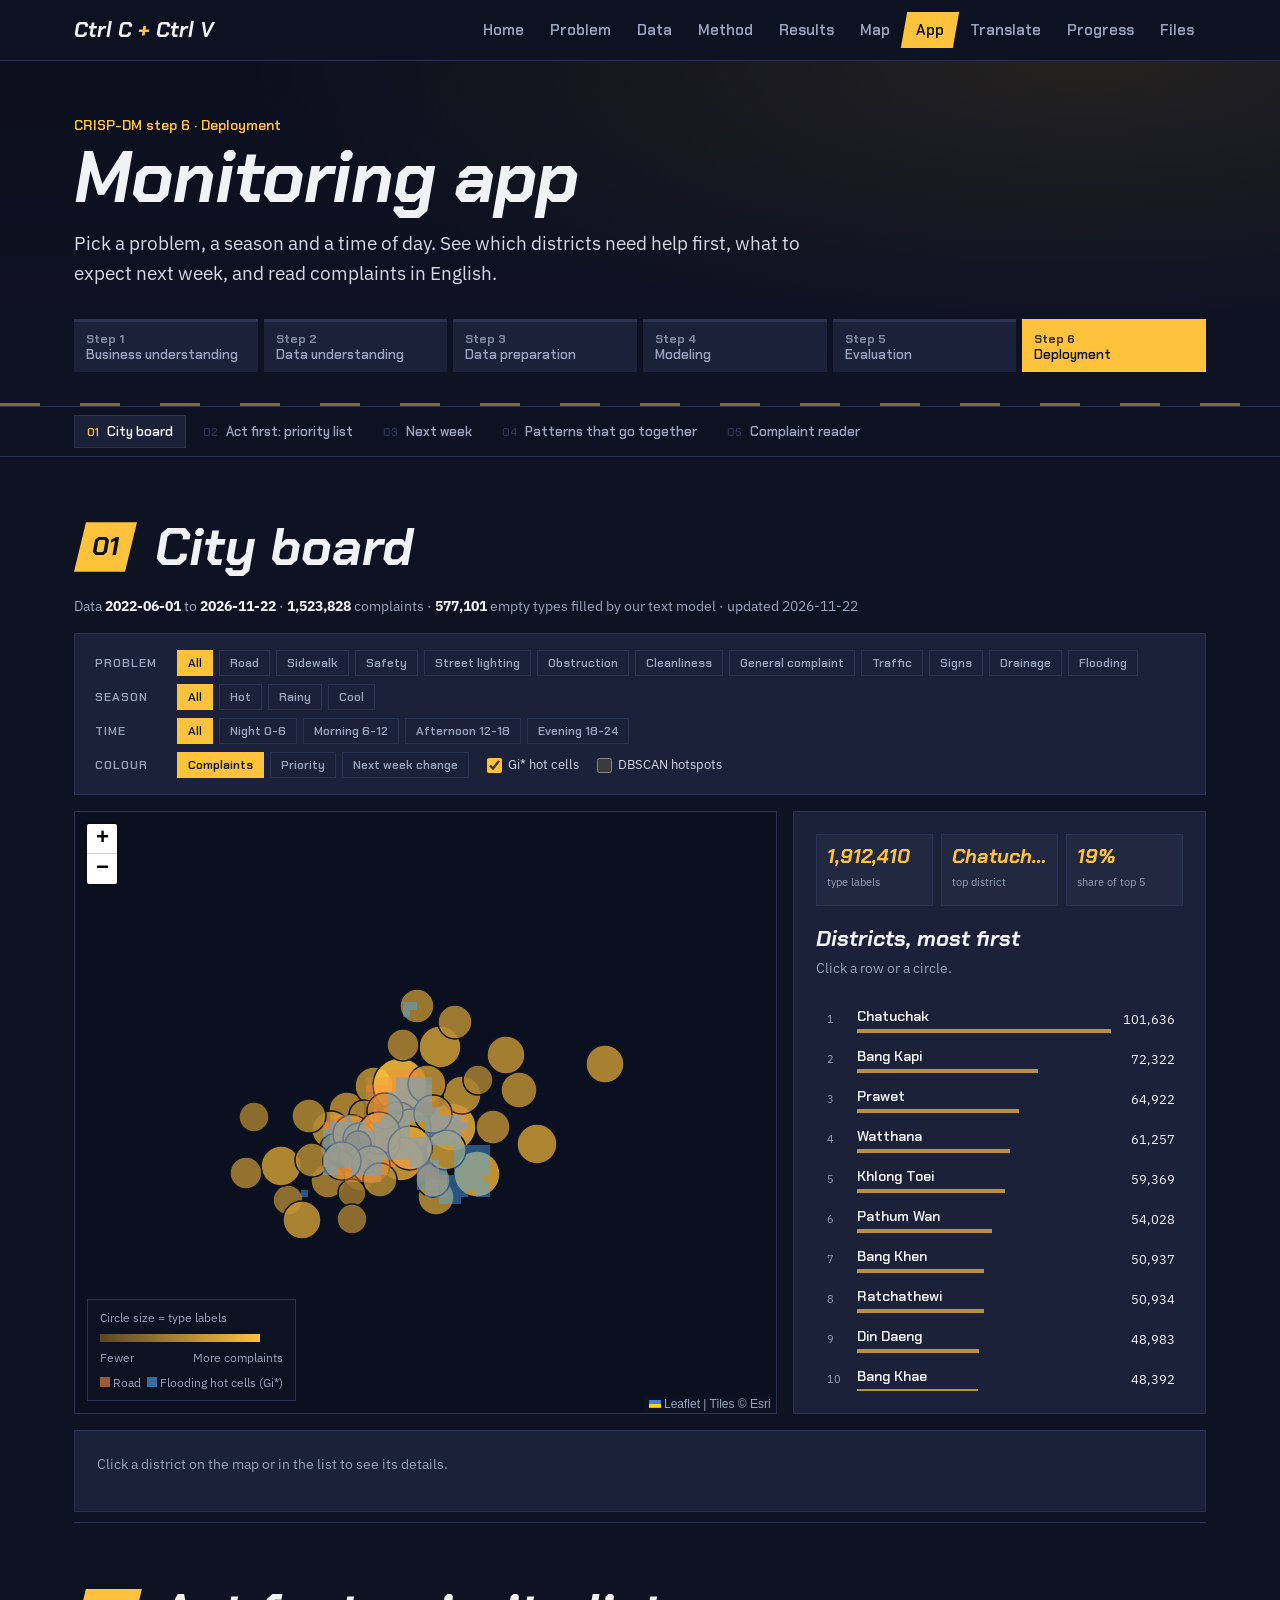
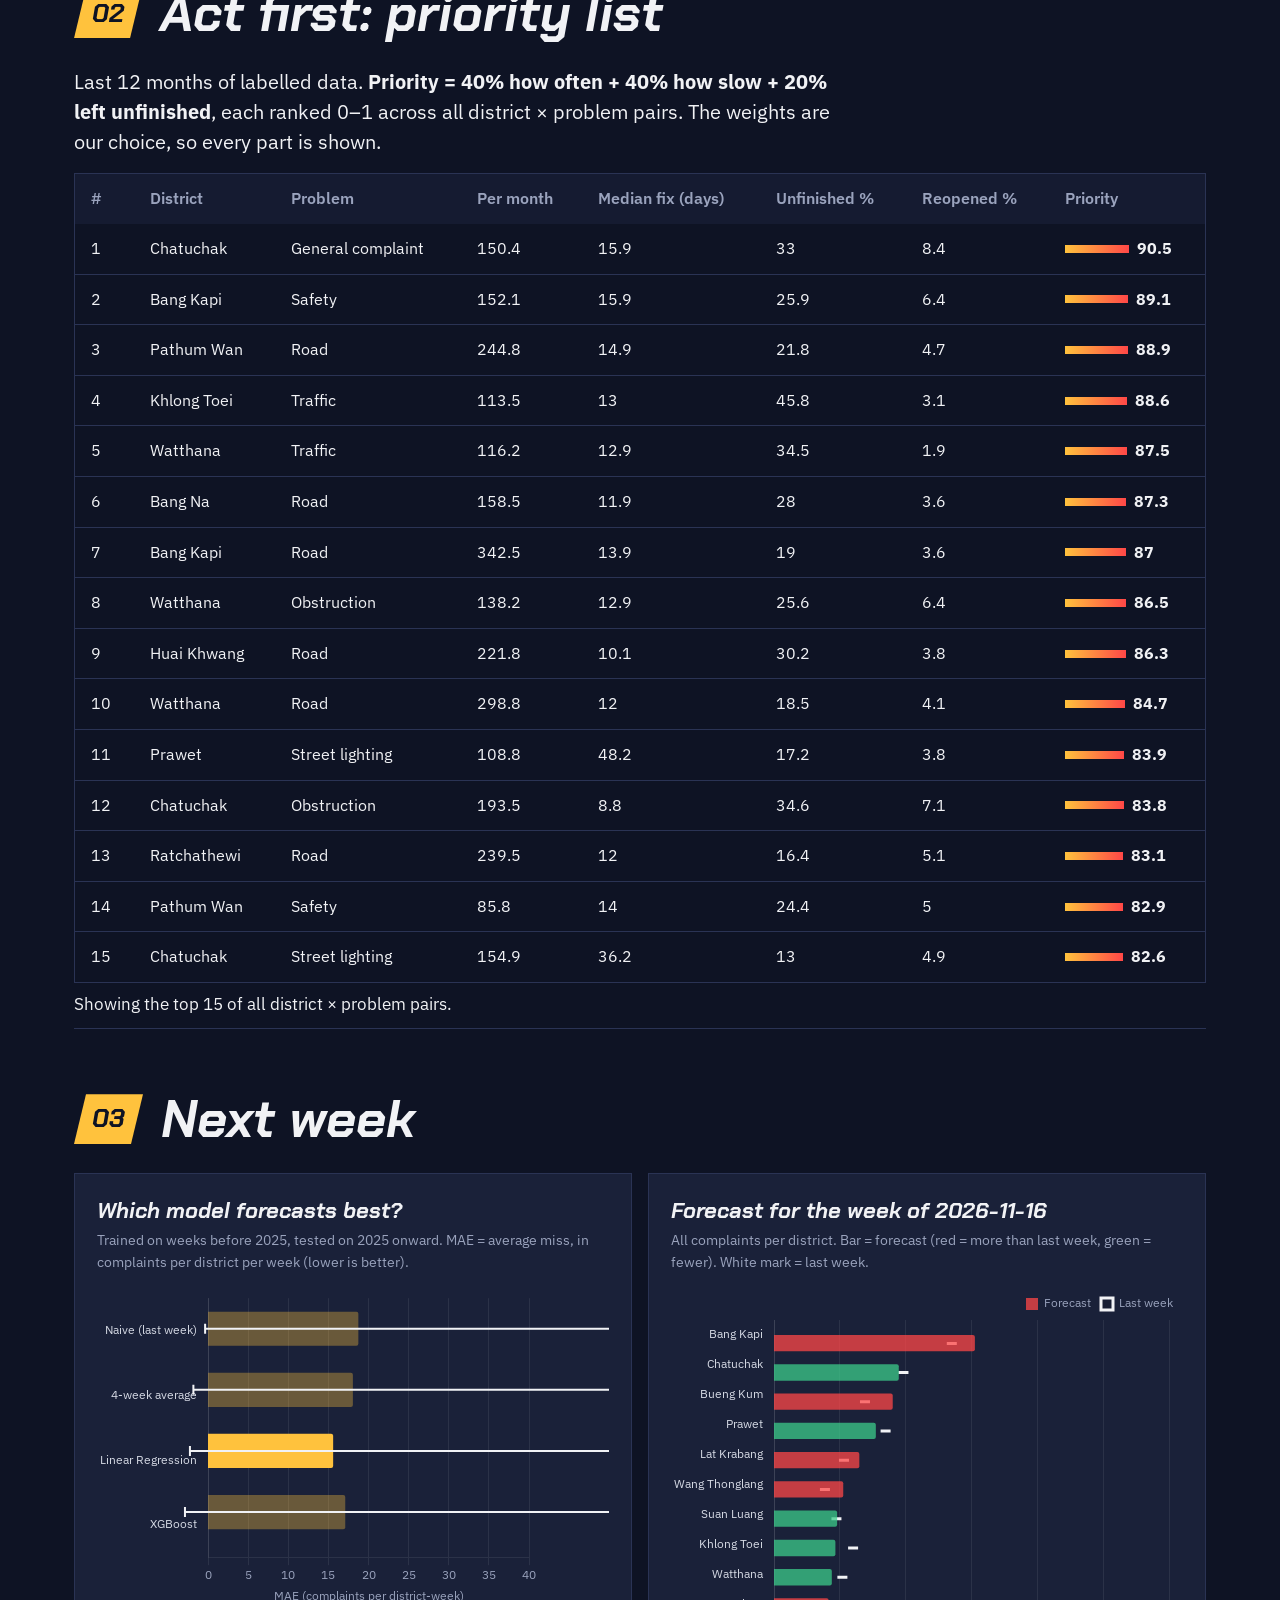
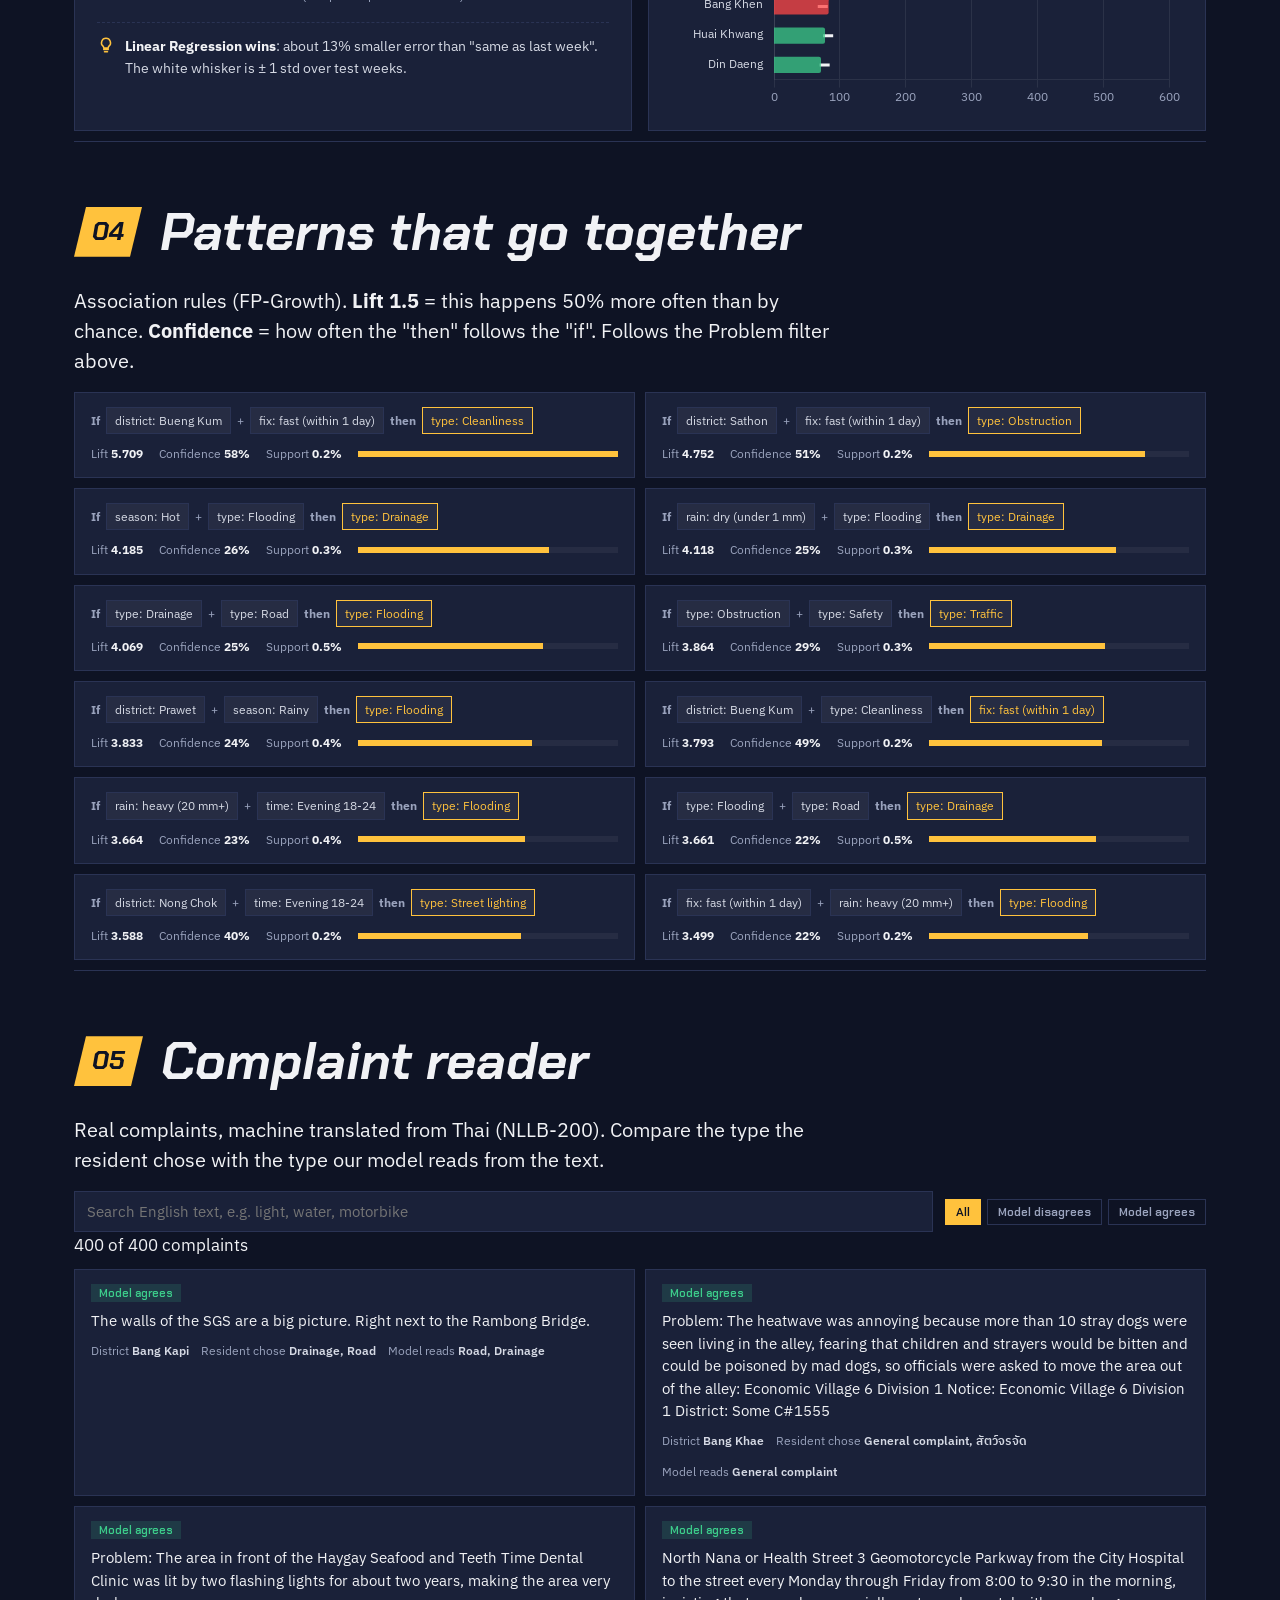
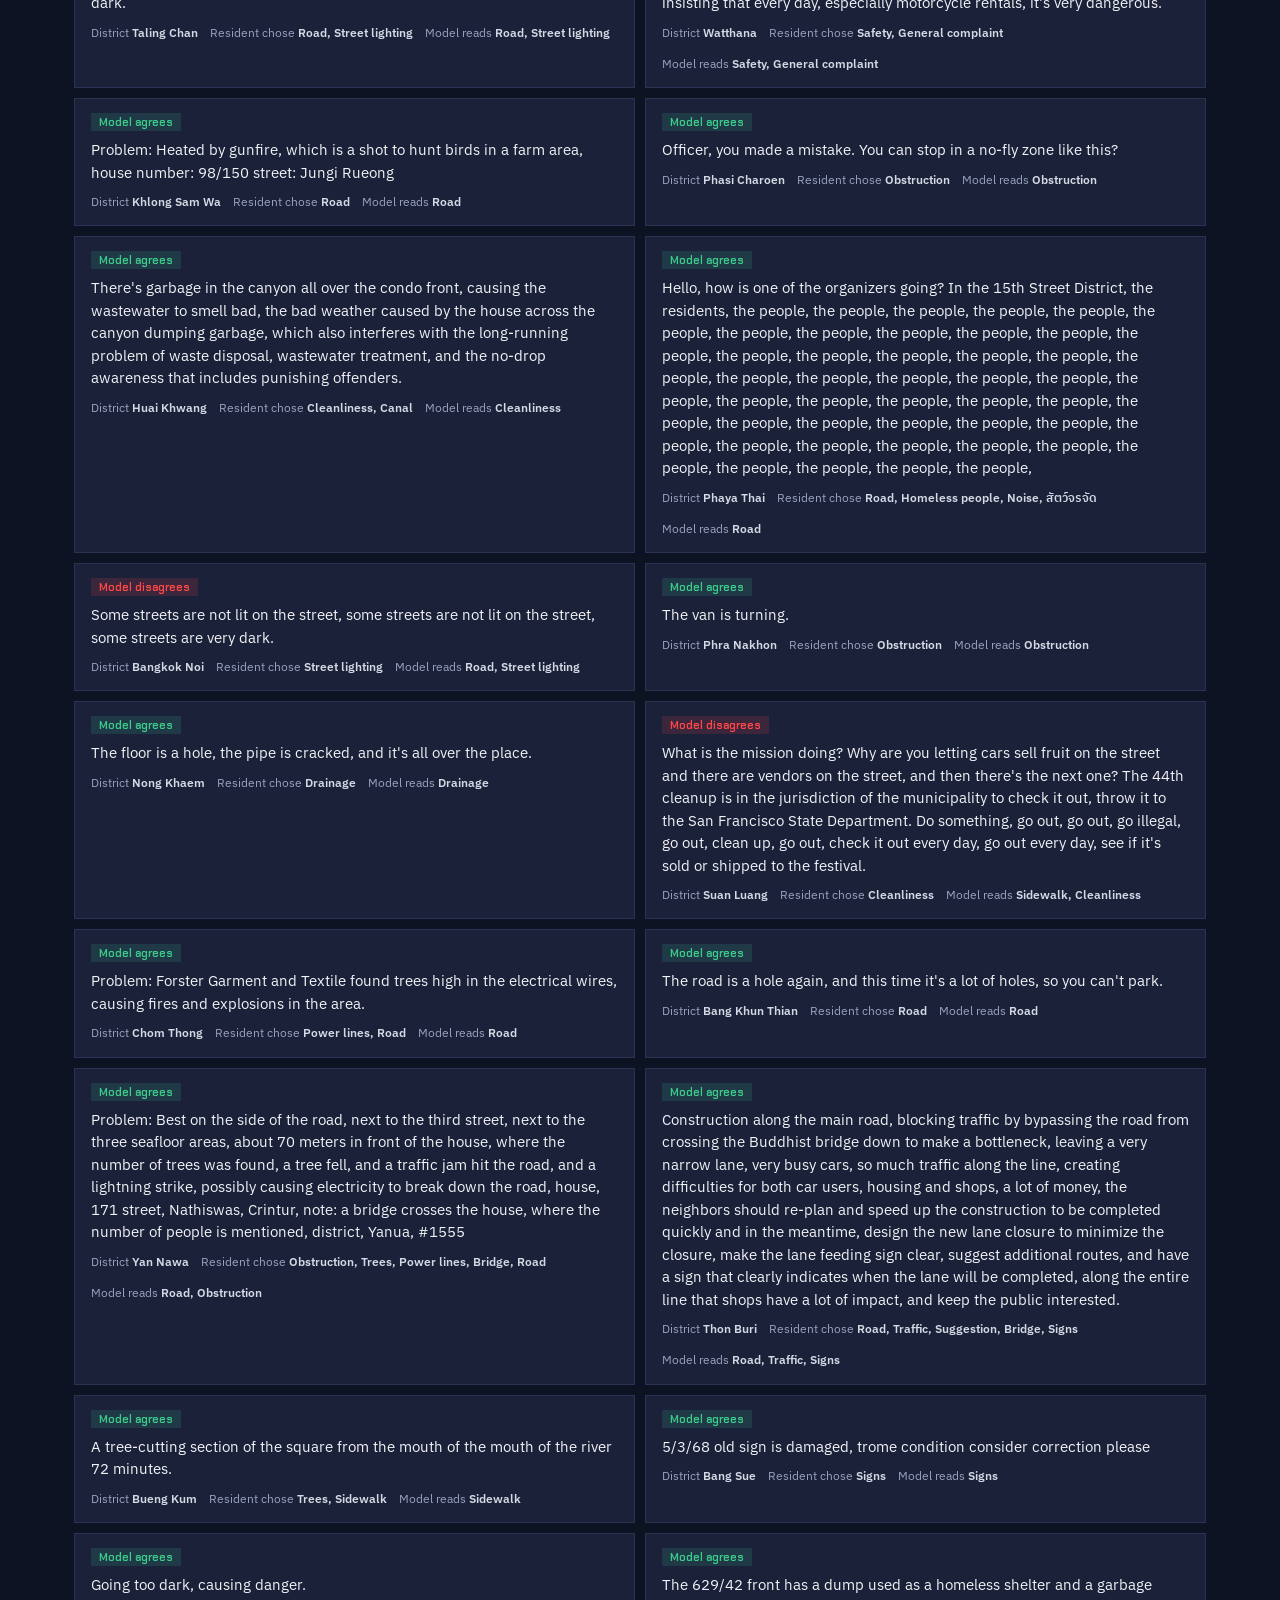
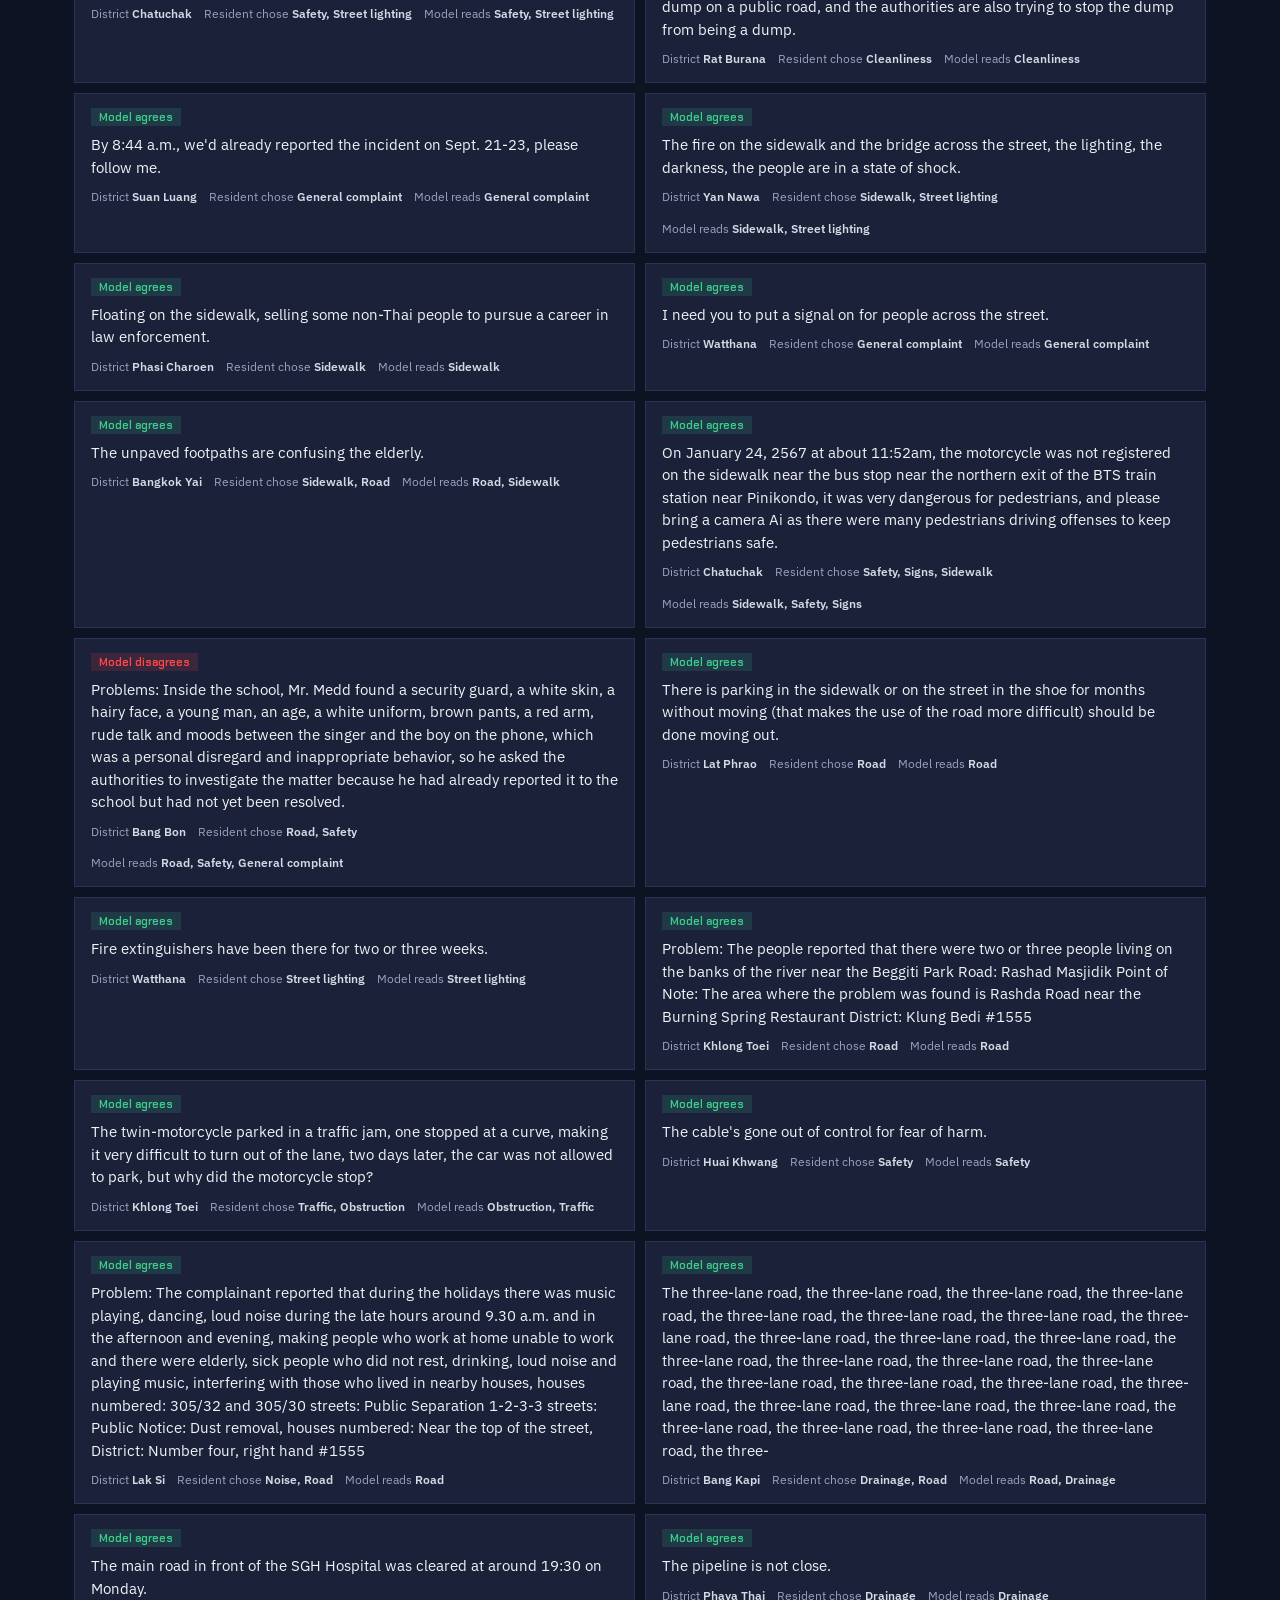
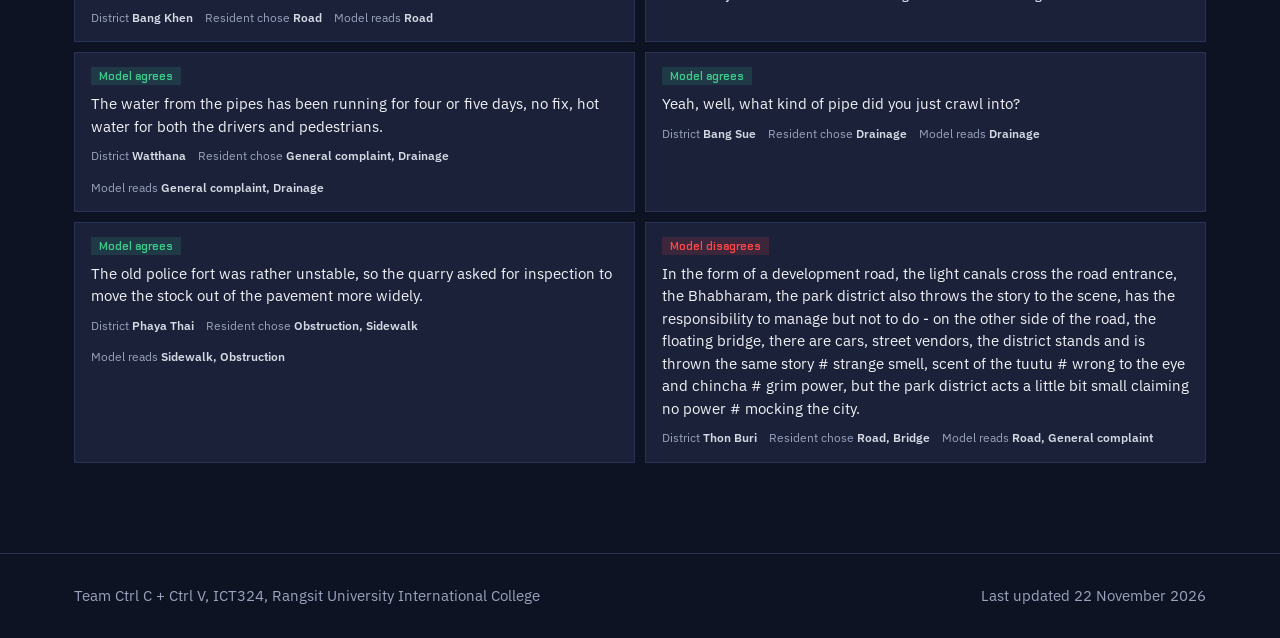
==== commit 19e38dd1: "Add files via upload" ====
--- a/app.html
+++ b/app.html
@@ -10,9 +10,9 @@
 <link rel="preconnect" href="https://fonts.googleapis.com">
 <link rel="preconnect" href="https://fonts.gstatic.com" crossorigin>
 <link href="https://fonts.googleapis.com/css2?family=Chakra+Petch:ital,wght@0,500;0,600;0,700;1,600;1,700&family=IBM+Plex+Sans:wght@400;500;600&family=IBM+Plex+Sans+Thai:wght@400;600&display=swap" rel="stylesheet">
-<link rel="stylesheet" href="assets/site.css">
-<link rel="stylesheet" href="assets/pages.css">
-<link rel="stylesheet" href="assets/leaflet/leaflet.css">
+<link rel="stylesheet" href="assets/site.css?v=20261122b">
+<link rel="stylesheet" href="assets/pages.css?v=20261122b">
+<link rel="stylesheet" href="assets/leaflet/leaflet.css?v=20261122b">
 </head>
 <body class="sub">
 <header class="bar solid" id="bar">
@@ -88,9 +88,9 @@
 </section>
 </main>
 <footer><div class="in"><span>Team Ctrl C + Ctrl V, ICT324, Rangsit University International College</span><span>Last updated 22 November 2026</span></div></footer>
-<script src="assets/chart.umd.js"></script>
-<script src="assets/leaflet/leaflet.js"></script>
-<script src="assets/site.js"></script>
-<script src="assets/app.js"></script>
+<script src="assets/chart.umd.js?v=20261122b"></script>
+<script src="assets/leaflet/leaflet.js?v=20261122b"></script>
+<script src="assets/site.js?v=20261122b"></script>
+<script src="assets/app.js?v=20261122b"></script>
 </body>
 </html>
--- a/assets/pages.css
+++ b/assets/pages.css
@@ -1,3 +1,4 @@
+[hidden]{display:none!important}
 /* ---------- shared sub-page layout ---------- */
 body.sub{padding-top:60px}
 body.sub .bar{background:rgba(14,19,36,.92);backdrop-filter:blur(10px);-webkit-backdrop-filter:blur(10px);border-bottom:1px solid var(--line)}
@@ -270,3 +271,231 @@
   .kbar i,.vs .bar i,.fbar i,.dots .dot,.ring .fg{transition:none}
   .rank li{animation:none;opacity:1;transform:none}
 }
+
+/* =========================================================
+   Monitoring app
+   ========================================================= */
+.appstat{font-size:14px;color:var(--muted);margin:-6px 0 16px}
+.appstat b{color:var(--text)}
+.ctrl{display:flex;flex-direction:column;gap:8px;padding:16px 20px}
+.crow{display:flex;align-items:center;gap:12px;flex-wrap:wrap}
+.crow .chips{margin:0}
+.clab{flex:0 0 70px;font:600 12px 'Chakra Petch',sans-serif;letter-spacing:.08em;text-transform:uppercase;color:var(--muted)}
+.tog{display:inline-flex;align-items:center;gap:6px;font-size:13px;color:#D5D9E4;cursor:pointer;margin-left:6px}
+.tog input{accent-color:var(--amber);width:15px;height:15px}
+.appgrid{display:grid;grid-template-columns:minmax(0,1.7fr) minmax(0,1fr);gap:16px;margin-top:16px}
+.mapcard{padding:0;position:relative;overflow:hidden;display:flex;flex-direction:column}
+#amap{flex:1;min-height:560px;background:#0B1020}
+.leaflet-container{font-family:'IBM Plex Sans',sans-serif;background:#0B1020}
+.leaflet-tooltip.dtip{background:var(--night);color:var(--text);border:1px solid var(--line);border-radius:0;box-shadow:none;font-size:12px;padding:6px 9px}
+.leaflet-tooltip.dtip::before{display:none}
+.leaflet-control-attribution{background:rgba(14,19,36,.8)!important;color:var(--muted)!important}
+.leaflet-control-attribution a{color:var(--muted)!important}
+.leaflet-bar a{background:var(--panel);color:var(--text);border-color:var(--line)}
+.mlegend{position:absolute;left:12px;bottom:12px;z-index:500;background:rgba(14,19,36,.9);border:1px solid var(--line);padding:8px 12px;font-size:12px;color:var(--muted);display:flex;flex-direction:column;gap:6px}
+.mlegend .ramp{height:8px;width:160px}
+.mlegend .ends{display:flex;justify-content:space-between}
+.mapfail{height:100%;display:grid;place-items:center;text-align:center;padding:30px;color:var(--muted)}
+.side{display:flex;flex-direction:column;min-width:0}
+.sumrow{display:grid;grid-template-columns:repeat(3,minmax(0,1fr));gap:8px}
+.sumrow div{background:rgba(255,255,255,.03);border:1px solid var(--line);padding:10px}
+.sumrow b{display:block;font:italic 700 20px/1.1 'Chakra Petch',sans-serif;color:var(--amber);overflow:hidden;text-overflow:ellipsis;white-space:nowrap}
+.sumrow span{font-size:11px;color:var(--muted)}
+.drank{list-style:none;margin:8px 0 0;padding:0;display:flex;flex-direction:column;gap:2px;overflow:auto;max-height:390px}
+.drank li{display:grid;grid-template-columns:22px minmax(0,1fr) 56px;gap:8px;align-items:center;padding:6px 8px;cursor:pointer;border-left:3px solid transparent}
+.drank li:hover{background:rgba(255,255,255,.04)}
+.drank li.on{background:rgba(255,194,61,.1);border-left-color:var(--amber)}
+.drank .n{font-size:11px;color:var(--muted)}
+.drank .nm{font:600 14px 'Chakra Petch',sans-serif;display:flex;flex-direction:column;gap:4px;min-width:0}
+.drank .nm i{display:block;height:4px;background:var(--amber);opacity:.7;width:calc(var(--w)*100%)}
+.drank .v{text-align:right;font-variant-numeric:tabular-nums;font-size:13px}
+.detail{margin-top:16px}
+.dhead{display:flex;justify-content:space-between;align-items:baseline;gap:12px;flex-wrap:wrap;border-bottom:1px solid var(--line);padding-bottom:12px;margin-bottom:14px}
+.dhead h3{margin:0;font:italic 700 30px 'Chakra Petch',sans-serif}
+.dhead span{color:var(--muted);font-size:13px}
+.dstats{display:grid;grid-template-columns:repeat(5,minmax(0,1fr));gap:10px}
+.dstats div{background:rgba(255,255,255,.03);border:1px solid var(--line);padding:12px}
+.dstats b{display:block;font:italic 700 24px/1.1 'Chakra Petch',sans-serif}
+.dstats span{font-size:12px;color:var(--muted)}
+.up{color:var(--red)}.down{color:var(--green)}
+.dgrid{display:grid;grid-template-columns:minmax(0,1.2fr) minmax(0,1fr);gap:22px;margin-top:18px}
+.tmix{display:flex;flex-direction:column;gap:5px}
+.tmix div{display:grid;grid-template-columns:120px minmax(0,1fr) 48px;gap:8px;align-items:center;font-size:13px}
+.tmix i{display:block;height:10px;background:rgba(255,194,61,.5);width:calc(var(--w)*100%)}
+.tmix div.sel i{background:var(--amber)}
+.tmix em{font-style:normal;text-align:right;font-variant-numeric:tabular-nums;color:var(--muted)}
+.sbgrid{display:grid;grid-template-columns:62px repeat(4,minmax(0,1fr));gap:3px;font-size:11px;color:var(--muted)}
+.sbgrid span{display:flex;align-items:center}
+.sbgrid .c{height:34px;justify-content:center;color:var(--night);font:600 12px 'Chakra Petch',sans-serif}
+.pbar{display:flex;align-items:center;gap:8px}
+.pbar i{display:block;height:8px;width:calc(var(--w)*70px);background:linear-gradient(90deg,var(--amber),var(--red))}
+.rules{display:grid;grid-template-columns:repeat(2,minmax(0,1fr));gap:10px;margin-top:16px}
+.rule{background:var(--panel);border:1px solid var(--line);padding:14px 16px;display:flex;flex-direction:column;gap:10px}
+.rule .ifs{display:flex;flex-wrap:wrap;gap:6px;align-items:center;font-size:12px;color:var(--muted)}
+.rule .it{background:rgba(255,255,255,.05);border:1px solid var(--line);color:#D5D9E4;padding:3px 8px;font-size:12px}
+.rule .it.then{border-color:var(--amber);color:var(--amber)}
+.rule .rm{display:flex;gap:16px;font-size:12px;color:var(--muted);align-items:center}
+.rule .rm b{color:var(--text);font-variant-numeric:tabular-nums}
+.rule .lift{flex:1;height:6px;background:rgba(255,255,255,.05);position:relative}
+.rule .lift i{position:absolute;inset:0 auto 0 0;background:var(--amber);width:calc(var(--w)*100%)}
+.rbar{display:flex;gap:12px;flex-wrap:wrap;align-items:center;margin-top:16px}
+.rbar .chips{margin:0}
+.rbar input{flex:1 1 280px;min-width:0;background:var(--panel);border:1px solid var(--line);color:var(--text);font:15px 'IBM Plex Sans',sans-serif;padding:10px 12px}
+.rbar input:focus{outline:2px solid var(--amber);outline-offset:-1px}
+.rlist{display:grid;grid-template-columns:repeat(2,minmax(0,1fr));gap:10px;margin-top:10px}
+.rc{background:var(--panel);border:1px solid var(--line);padding:14px 16px;display:flex;flex-direction:column;gap:8px}
+.rc p{margin:0;font-size:15px;line-height:1.5}
+.rc .tg{display:flex;flex-wrap:wrap;gap:12px;font-size:12px;color:var(--muted)}
+.rc .tg b{color:#D5D9E4;font-weight:600}
+.rc .ag{font:600 11px 'Chakra Petch',sans-serif;padding:2px 8px;align-self:flex-start}
+.rc .ag.y{background:rgba(60,203,138,.15);color:var(--green)}
+.rc .ag.n{background:rgba(255,71,71,.15);color:var(--red)}
+.rc mark{background:rgba(255,194,61,.3);color:inherit}
+.empty{padding:20px;border:1px dashed var(--line);color:var(--muted);font-size:14px}
+@media (max-width:900px){
+  .appgrid,.dgrid,.rules,.rlist{grid-template-columns:minmax(0,1fr)}
+  #amap{min-height:420px}
+  .mlegend{position:static;border:0;border-top:1px solid var(--line)}
+  .dstats{grid-template-columns:repeat(2,minmax(0,1fr))}
+  .clab{flex-basis:100%}
+  .drank{max-height:300px}
+}
+
+/* =========================================================
+   Translator
+   ========================================================= */
+.trhero .psub{max-width:760px}
+.trfacts{display:grid;grid-template-columns:repeat(4,minmax(0,1fr));gap:10px;margin-top:26px}
+.trfacts div{display:grid;grid-template-columns:34px minmax(0,1fr);grid-template-rows:auto auto;column-gap:10px;align-items:center;background:rgba(14,19,36,.6);border:1px solid var(--line);padding:12px 14px}
+.trfacts svg{grid-row:1 / span 2;width:28px;height:28px;color:var(--amber)}
+.trfacts b{font:italic 700 18px/1.1 'Chakra Petch',sans-serif}
+.trfacts span{font-size:12px;color:var(--muted)}
+
+/* engine status */
+.engine{display:grid;grid-template-columns:52px minmax(0,1fr) auto;gap:16px;align-items:center;background:var(--panel);border:1px solid var(--line);border-left:3px solid var(--muted);padding:16px 20px;margin-bottom:16px}
+.engine.loading{border-left-color:var(--amber)}
+.engine.ready{border-left-color:var(--green)}
+.engine.err{border-left-color:var(--red)}
+.eng-ic{width:52px;height:52px;display:grid;place-items:center;border:1px solid var(--line);color:var(--muted)}
+.engine.loading .eng-ic{color:var(--amber)}.engine.ready .eng-ic{color:var(--green)}.engine.err .eng-ic{color:var(--red)}
+.eng-ic svg{width:28px;height:28px}
+.engine.loading .eng-ic svg{animation:engspin 2.4s linear infinite}
+@keyframes engspin{to{transform:rotate(360deg)}}
+.eng-main{display:flex;flex-direction:column;gap:3px;min-width:0}
+.eng-main b{font:600 16px 'Chakra Petch',sans-serif}
+.engine.ready .eng-main b{color:var(--green)}.engine.err .eng-main b{color:var(--red)}
+.eng-main>span{font-size:13px;color:var(--muted)}
+.eng-steps{list-style:none;margin:8px 0 0;padding:0;display:flex;gap:6px;flex-wrap:wrap}
+.eng-steps li{font:600 11px 'Chakra Petch',sans-serif;letter-spacing:.06em;text-transform:uppercase;color:var(--muted);border:1px solid var(--line);padding:3px 10px}
+.eng-steps li.on{color:var(--night);background:var(--amber);border-color:var(--amber)}
+.eng-steps li.done{color:var(--green);border-color:rgba(60,203,138,.5)}
+.mbar{height:6px;background:rgba(255,255,255,.06);margin-top:8px;overflow:hidden}
+.mbar i{display:block;height:100%;width:0;background:var(--amber);transition:width .3s}
+
+/* console */
+.console{background:var(--panel);border:1px solid var(--line)}
+.cbar{display:grid;grid-template-columns:minmax(0,1fr) 48px minmax(0,1fr);align-items:center;gap:12px;padding:12px 16px;border-bottom:1px solid var(--line);background:rgba(255,255,255,.02)}
+.lsel{display:flex;align-items:center;gap:10px;min-width:0}
+.lsel span{font:600 11px 'Chakra Petch',sans-serif;letter-spacing:.1em;text-transform:uppercase;color:var(--muted)}
+.lsel select{flex:1;min-width:0}
+select,.bopts input[type=number]{appearance:none;-webkit-appearance:none;background:var(--night) url("data:image/svg+xml,%3Csvg xmlns='http://www.w3.org/2000/svg' width='12' height='8' viewBox='0 0 12 8'%3E%3Cpath d='M1 1l5 5 5-5' fill='none' stroke='%239AA3BD' stroke-width='1.6'/%3E%3C/svg%3E") no-repeat right 12px center;color:var(--text);border:1px solid var(--line);font:600 15px 'Chakra Petch',sans-serif;padding:10px 34px 10px 12px;min-width:0;max-width:100%;border-radius:0}
+.bopts input[type=number]{background-image:none;padding-right:12px;width:90px}
+select:focus,textarea:focus,.bopts input:focus{outline:2px solid var(--amber);outline-offset:-1px}
+.swap{width:44px;height:44px;display:grid;place-items:center;justify-self:center;background:var(--night);border:1px solid var(--line);color:var(--text);cursor:pointer;border-radius:50%;transition:transform .3s,border-color .2s,color .2s}
+.swap:hover{border-color:var(--amber);color:var(--amber);transform:rotate(180deg)}
+.swap svg{width:20px;height:20px}
+.panes{display:grid;grid-template-columns:repeat(2,minmax(0,1fr))}
+.pane{display:flex;flex-direction:column;min-width:0}
+.pane+.pane{border-left:1px solid var(--line)}
+.pane.out{background:rgba(255,194,61,.025)}
+.pane textarea,.pane .tout{flex:1;min-height:240px;width:100%;resize:none;background:transparent;border:0;color:var(--text);font:19px/1.6 'IBM Plex Sans','IBM Plex Sans Thai',sans-serif;padding:18px 20px}
+.pane textarea::placeholder{color:#5C6585}
+.pane textarea:focus{outline:none;box-shadow:inset 0 -2px 0 var(--amber)}
+.pane .tout{white-space:pre-wrap;overflow-wrap:anywhere}
+.pane .tout .note{font-size:15px}
+.pane .tout.busy{color:var(--muted)}
+.pfoot{display:flex;align-items:center;gap:12px;flex-wrap:wrap;padding:10px 16px 12px 20px;border-top:1px solid var(--line)}
+.pfoot .note{font-size:13px}
+.pfoot .note:nth-of-type(2){margin-left:auto}
+.pfoot .btn.go{margin-left:4px}
+.det{font:600 12px 'Chakra Petch',sans-serif;color:var(--amber)}
+.det:empty{display:none}
+.iconbtn{display:inline-grid;place-items:center;width:38px;height:38px;background:transparent;border:1px solid var(--line);color:var(--text);cursor:pointer}
+.iconbtn:hover{border-color:var(--amber);color:var(--amber)}
+.iconbtn.ok{border-color:var(--green);color:var(--green)}
+.iconbtn svg{width:18px;height:18px}
+.kbd{margin:0;padding:8px 20px 12px;font-size:12px;color:var(--muted);border-top:1px solid rgba(255,255,255,.04)}
+kbd{font:600 11px 'Chakra Petch',sans-serif;border:1px solid var(--line);border-bottom-width:2px;padding:1px 6px;color:#D5D9E4}
+.btn[disabled]{opacity:.45;cursor:not-allowed;box-shadow:none}
+
+/* problem type */
+.ptype{margin-top:16px}
+.ptbox{display:grid;grid-template-columns:repeat(3,minmax(0,1fr));gap:10px;margin-top:12px}
+.ptbox>.note{grid-column:1 / -1;margin:0}
+.ptc{display:grid;grid-template-columns:36px minmax(0,1fr);grid-template-rows:auto auto;column-gap:12px;row-gap:6px;align-items:center;border:1px solid var(--line);padding:12px 14px;background:rgba(255,255,255,.02)}
+.ptc svg{grid-row:1 / span 2;width:28px;height:28px;color:var(--muted)}
+.ptc b{font:600 15px 'Chakra Petch',sans-serif;display:flex;justify-content:space-between;gap:8px}
+.ptc b em{font-style:normal;font-size:12px;color:var(--muted);font-weight:400}
+.ptc .sb{height:6px;background:rgba(255,255,255,.06);position:relative;overflow:hidden}
+.ptc .sb i{position:absolute;inset:0 auto 0 0;width:calc(var(--w)*100%);background:rgba(154,163,189,.45)}
+.ptc.yes{border-color:var(--amber);background:rgba(255,194,61,.07)}
+.ptc.yes svg{color:var(--amber)}
+.ptc.yes b{color:var(--amber)}
+.ptc.yes b em{color:var(--text)}
+.ptc.yes .sb i{background:var(--amber)}
+.ptsum{grid-column:1 / -1;display:flex;flex-wrap:wrap;align-items:center;gap:8px;font-size:14px;color:#D5D9E4}
+.ptsum .tag{font:600 13px 'Chakra Petch',sans-serif;color:var(--night);background:var(--amber);padding:3px 10px}
+
+/* examples */
+.excards{display:grid;grid-template-columns:repeat(5,minmax(0,1fr));gap:10px;margin-top:12px}
+.excards button{text-align:left;background:var(--panel);border:1px solid var(--line);color:var(--text);padding:12px 14px;cursor:pointer;display:flex;flex-direction:column;gap:6px;transition:border-color .2s,transform .2s}
+.excards button:hover{border-color:var(--amber);transform:translateY(-2px)}
+.excards .lg{font:600 11px 'Chakra Petch',sans-serif;letter-spacing:.08em;text-transform:uppercase;color:var(--amber)}
+.excards .tp{font:600 14px 'Chakra Petch',sans-serif}
+.excards .tx{font-size:13px;line-height:1.45;color:var(--muted);display:-webkit-box;-webkit-line-clamp:2;-webkit-box-orient:vertical;overflow:hidden}
+
+/* batch */
+.batch{display:flex;flex-direction:column;gap:14px}
+.drop{position:relative;display:flex;flex-direction:column;align-items:center;gap:8px;text-align:center;border:1.5px dashed var(--line);padding:30px 20px;cursor:pointer;transition:border-color .2s,background .2s}
+.drop:hover,.drop.over{border-color:var(--amber);background:rgba(255,194,61,.05)}
+.drop:focus-within{outline:2px solid var(--amber)}
+.drop input{position:absolute;inset:0;opacity:0;cursor:pointer}
+.drop svg{width:34px;height:34px;color:var(--amber)}
+.drop b{font:600 16px 'Chakra Petch',sans-serif}
+.bopts{display:flex;align-items:flex-end;gap:12px;flex-wrap:wrap}
+.bopts label{display:flex;flex-direction:column;gap:6px;font:600 11px 'Chakra Petch',sans-serif;letter-spacing:.08em;text-transform:uppercase;color:var(--muted)}
+.bbtns{display:flex;gap:10px;flex-wrap:wrap;margin-left:auto}
+#bBody td{max-width:360px;white-space:normal;vertical-align:top}
+
+/* how it works */
+.howflow{display:grid;grid-template-columns:repeat(3,minmax(0,1fr));gap:0;margin-top:6px;counter-reset:h}
+.howflow div{position:relative;background:var(--panel);border:1px solid var(--line);padding:18px 20px 18px 64px}
+.howflow div+div{border-left:0}
+.howflow div:not(:last-child)::after{content:"";position:absolute;right:-9px;top:50%;width:16px;height:16px;margin-top:-8px;background:var(--panel);border-top:1px solid var(--line);border-right:1px solid var(--line);transform:rotate(45deg);z-index:1}
+.howflow .hn{position:absolute;left:18px;top:18px;width:32px;height:32px;display:grid;place-items:center;font:italic 700 16px 'Chakra Petch',sans-serif;color:var(--night);background:var(--amber)}
+.howflow b{font:600 15px 'Chakra Petch',sans-serif}
+.howflow p{margin:6px 0 0;font-size:13px;color:var(--muted)}
+.cards3{display:grid;grid-template-columns:repeat(3,minmax(0,1fr));gap:16px}
+.ul{margin:10px 0 0;padding-left:18px;display:flex;flex-direction:column;gap:8px;font-size:14px;color:#D5D9E4}
+
+@media (max-width:900px){
+  .trfacts{grid-template-columns:repeat(2,minmax(0,1fr))}
+  .engine{grid-template-columns:44px minmax(0,1fr)}
+  .engine .btn{grid-column:1 / -1;justify-self:start}
+  .eng-ic{width:44px;height:44px}
+  .cbar{grid-template-columns:minmax(0,1fr) 44px;grid-template-rows:auto auto}
+  .cbar .lsel:last-child{grid-column:1 / 2}
+  .cbar .swap{grid-row:1 / span 2;grid-column:2}
+  .lsel span{width:38px}
+  .panes{grid-template-columns:minmax(0,1fr)}
+  .pane+.pane{border-left:0;border-top:1px solid var(--line)}
+  .pane textarea,.pane .tout{min-height:170px;font-size:17px}
+  .ptbox{grid-template-columns:minmax(0,1fr)}
+  .excards{grid-template-columns:repeat(2,minmax(0,1fr))}
+  .howflow,.cards3{grid-template-columns:minmax(0,1fr)}
+  .howflow div+div{border-left:1px solid var(--line);border-top:0}
+  .howflow div:not(:last-child)::after{right:auto;left:30px;top:auto;bottom:-9px;margin-top:0;transform:rotate(135deg)}
+  .bbtns{margin-left:0}
+  .kbd{display:none}
+}
+@media (prefers-reduced-motion:reduce){.engine.loading .eng-ic svg{animation:none}.swap:hover{transform:none}}
--- a/assets/leaflet/leaflet.css
+++ b/assets/leaflet/leaflet.css
@@ -0,0 +1,661 @@
+/* required styles */
+
+.leaflet-pane,
+.leaflet-tile,
+.leaflet-marker-icon,
+.leaflet-marker-shadow,
+.leaflet-tile-container,
+.leaflet-pane > svg,
+.leaflet-pane > canvas,
+.leaflet-zoom-box,
+.leaflet-image-layer,
+.leaflet-layer {
+	position: absolute;
+	left: 0;
+	top: 0;
+	}
+.leaflet-container {
+	overflow: hidden;
+	}
+.leaflet-tile,
+.leaflet-marker-icon,
+.leaflet-marker-shadow {
+	-webkit-user-select: none;
+	   -moz-user-select: none;
+	        user-select: none;
+	  -webkit-user-drag: none;
+	}
+/* Prevents IE11 from highlighting tiles in blue */
+.leaflet-tile::selection {
+	background: transparent;
+}
+/* Safari renders non-retina tile on retina better with this, but Chrome is worse */
+.leaflet-safari .leaflet-tile {
+	image-rendering: -webkit-optimize-contrast;
+	}
+/* hack that prevents hw layers "stretching" when loading new tiles */
+.leaflet-safari .leaflet-tile-container {
+	width: 1600px;
+	height: 1600px;
+	-webkit-transform-origin: 0 0;
+	}
+.leaflet-marker-icon,
+.leaflet-marker-shadow {
+	display: block;
+	}
+/* .leaflet-container svg: reset svg max-width decleration shipped in Joomla! (joomla.org) 3.x */
+/* .leaflet-container img: map is broken in FF if you have max-width: 100% on tiles */
+.leaflet-container .leaflet-overlay-pane svg {
+	max-width: none !important;
+	max-height: none !important;
+	}
+.leaflet-container .leaflet-marker-pane img,
+.leaflet-container .leaflet-shadow-pane img,
+.leaflet-container .leaflet-tile-pane img,
+.leaflet-container img.leaflet-image-layer,
+.leaflet-container .leaflet-tile {
+	max-width: none !important;
+	max-height: none !important;
+	width: auto;
+	padding: 0;
+	}
+
+.leaflet-container img.leaflet-tile {
+	/* See: https://bugs.chromium.org/p/chromium/issues/detail?id=600120 */
+	mix-blend-mode: plus-lighter;
+}
+
+.leaflet-container.leaflet-touch-zoom {
+	-ms-touch-action: pan-x pan-y;
+	touch-action: pan-x pan-y;
+	}
+.leaflet-container.leaflet-touch-drag {
+	-ms-touch-action: pinch-zoom;
+	/* Fallback for FF which doesn't support pinch-zoom */
+	touch-action: none;
+	touch-action: pinch-zoom;
+}
+.leaflet-container.leaflet-touch-drag.leaflet-touch-zoom {
+	-ms-touch-action: none;
+	touch-action: none;
+}
+.leaflet-container {
+	-webkit-tap-highlight-color: transparent;
+}
+.leaflet-container a {
+	-webkit-tap-highlight-color: rgba(51, 181, 229, 0.4);
+}
+.leaflet-tile {
+	filter: inherit;
+	visibility: hidden;
+	}
+.leaflet-tile-loaded {
+	visibility: inherit;
+	}
+.leaflet-zoom-box {
+	width: 0;
+	height: 0;
+	-moz-box-sizing: border-box;
+	     box-sizing: border-box;
+	z-index: 800;
+	}
+/* workaround for https://bugzilla.mozilla.org/show_bug.cgi?id=888319 */
+.leaflet-overlay-pane svg {
+	-moz-user-select: none;
+	}
+
+.leaflet-pane         { z-index: 400; }
+
+.leaflet-tile-pane    { z-index: 200; }
+.leaflet-overlay-pane { z-index: 400; }
+.leaflet-shadow-pane  { z-index: 500; }
+.leaflet-marker-pane  { z-index: 600; }
+.leaflet-tooltip-pane   { z-index: 650; }
+.leaflet-popup-pane   { z-index: 700; }
+
+.leaflet-map-pane canvas { z-index: 100; }
+.leaflet-map-pane svg    { z-index: 200; }
+
+.leaflet-vml-shape {
+	width: 1px;
+	height: 1px;
+	}
+.lvml {
+	behavior: url(#default#VML);
+	display: inline-block;
+	position: absolute;
+	}
+
+
+/* control positioning */
+
+.leaflet-control {
+	position: relative;
+	z-index: 800;
+	pointer-events: visiblePainted; /* IE 9-10 doesn't have auto */
+	pointer-events: auto;
+	}
+.leaflet-top,
+.leaflet-bottom {
+	position: absolute;
+	z-index: 1000;
+	pointer-events: none;
+	}
+.leaflet-top {
+	top: 0;
+	}
+.leaflet-right {
+	right: 0;
+	}
+.leaflet-bottom {
+	bottom: 0;
+	}
+.leaflet-left {
+	left: 0;
+	}
+.leaflet-control {
+	float: left;
+	clear: both;
+	}
+.leaflet-right .leaflet-control {
+	float: right;
+	}
+.leaflet-top .leaflet-control {
+	margin-top: 10px;
+	}
+.leaflet-bottom .leaflet-control {
+	margin-bottom: 10px;
+	}
+.leaflet-left .leaflet-control {
+	margin-left: 10px;
+	}
+.leaflet-right .leaflet-control {
+	margin-right: 10px;
+	}
+
+
+/* zoom and fade animations */
+
+.leaflet-fade-anim .leaflet-popup {
+	opacity: 0;
+	-webkit-transition: opacity 0.2s linear;
+	   -moz-transition: opacity 0.2s linear;
+	        transition: opacity 0.2s linear;
+	}
+.leaflet-fade-anim .leaflet-map-pane .leaflet-popup {
+	opacity: 1;
+	}
+.leaflet-zoom-animated {
+	-webkit-transform-origin: 0 0;
+	    -ms-transform-origin: 0 0;
+	        transform-origin: 0 0;
+	}
+svg.leaflet-zoom-animated {
+	will-change: transform;
+}
+
+.leaflet-zoom-anim .leaflet-zoom-animated {
+	-webkit-transition: -webkit-transform 0.25s cubic-bezier(0,0,0.25,1);
+	   -moz-transition:    -moz-transform 0.25s cubic-bezier(0,0,0.25,1);
+	        transition:         transform 0.25s cubic-bezier(0,0,0.25,1);
+	}
+.leaflet-zoom-anim .leaflet-tile,
+.leaflet-pan-anim .leaflet-tile {
+	-webkit-transition: none;
+	   -moz-transition: none;
+	        transition: none;
+	}
+
+.leaflet-zoom-anim .leaflet-zoom-hide {
+	visibility: hidden;
+	}
+
+
+/* cursors */
+
+.leaflet-interactive {
+	cursor: pointer;
+	}
+.leaflet-grab {
+	cursor: -webkit-grab;
+	cursor:    -moz-grab;
+	cursor:         grab;
+	}
+.leaflet-crosshair,
+.leaflet-crosshair .leaflet-interactive {
+	cursor: crosshair;
+	}
+.leaflet-popup-pane,
+.leaflet-control {
+	cursor: auto;
+	}
+.leaflet-dragging .leaflet-grab,
+.leaflet-dragging .leaflet-grab .leaflet-interactive,
+.leaflet-dragging .leaflet-marker-draggable {
+	cursor: move;
+	cursor: -webkit-grabbing;
+	cursor:    -moz-grabbing;
+	cursor:         grabbing;
+	}
+
+/* marker & overlays interactivity */
+.leaflet-marker-icon,
+.leaflet-marker-shadow,
+.leaflet-image-layer,
+.leaflet-pane > svg path,
+.leaflet-tile-container {
+	pointer-events: none;
+	}
+
+.leaflet-marker-icon.leaflet-interactive,
+.leaflet-image-layer.leaflet-interactive,
+.leaflet-pane > svg path.leaflet-interactive,
+svg.leaflet-image-layer.leaflet-interactive path {
+	pointer-events: visiblePainted; /* IE 9-10 doesn't have auto */
+	pointer-events: auto;
+	}
+
+/* visual tweaks */
+
+.leaflet-container {
+	background: #ddd;
+	outline-offset: 1px;
+	}
+.leaflet-container a {
+	color: #0078A8;
+	}
+.leaflet-zoom-box {
+	border: 2px dotted #38f;
+	background: rgba(255,255,255,0.5);
+	}
+
+
+/* general typography */
+.leaflet-container {
+	font-family: "Helvetica Neue", Arial, Helvetica, sans-serif;
+	font-size: 12px;
+	font-size: 0.75rem;
+	line-height: 1.5;
+	}
+
+
+/* general toolbar styles */
+
+.leaflet-bar {
+	box-shadow: 0 1px 5px rgba(0,0,0,0.65);
+	border-radius: 4px;
+	}
+.leaflet-bar a {
+	background-color: #fff;
+	border-bottom: 1px solid #ccc;
+	width: 26px;
+	height: 26px;
+	line-height: 26px;
+	display: block;
+	text-align: center;
+	text-decoration: none;
+	color: black;
+	}
+.leaflet-bar a,
+.leaflet-control-layers-toggle {
+	background-position: 50% 50%;
+	background-repeat: no-repeat;
+	display: block;
+	}
+.leaflet-bar a:hover,
+.leaflet-bar a:focus {
+	background-color: #f4f4f4;
+	}
+.leaflet-bar a:first-child {
+	border-top-left-radius: 4px;
+	border-top-right-radius: 4px;
+	}
+.leaflet-bar a:last-child {
+	border-bottom-left-radius: 4px;
+	border-bottom-right-radius: 4px;
+	border-bottom: none;
+	}
+.leaflet-bar a.leaflet-disabled {
+	cursor: default;
+	background-color: #f4f4f4;
+	color: #bbb;
+	}
+
+.leaflet-touch .leaflet-bar a {
+	width: 30px;
+	height: 30px;
+	line-height: 30px;
+	}
+.leaflet-touch .leaflet-bar a:first-child {
+	border-top-left-radius: 2px;
+	border-top-right-radius: 2px;
+	}
+.leaflet-touch .leaflet-bar a:last-child {
+	border-bottom-left-radius: 2px;
+	border-bottom-right-radius: 2px;
+	}
+
+/* zoom control */
+
+.leaflet-control-zoom-in,
+.leaflet-control-zoom-out {
+	font: bold 18px 'Lucida Console', Monaco, monospace;
+	text-indent: 1px;
+	}
+
+.leaflet-touch .leaflet-control-zoom-in, .leaflet-touch .leaflet-control-zoom-out  {
+	font-size: 22px;
+	}
+
+
+/* layers control */
+
+.leaflet-control-layers {
+	box-shadow: 0 1px 5px rgba(0,0,0,0.4);
+	background: #fff;
+	border-radius: 5px;
+	}
+.leaflet-control-layers-toggle {
+	background-image: url(images/layers.png);
+	width: 36px;
+	height: 36px;
+	}
+.leaflet-retina .leaflet-control-layers-toggle {
+	background-image: url(images/layers-2x.png);
+	background-size: 26px 26px;
+	}
+.leaflet-touch .leaflet-control-layers-toggle {
+	width: 44px;
+	height: 44px;
+	}
+.leaflet-control-layers .leaflet-control-layers-list,
+.leaflet-control-layers-expanded .leaflet-control-layers-toggle {
+	display: none;
+	}
+.leaflet-control-layers-expanded .leaflet-control-layers-list {
+	display: block;
+	position: relative;
+	}
+.leaflet-control-layers-expanded {
+	padding: 6px 10px 6px 6px;
+	color: #333;
+	background: #fff;
+	}
+.leaflet-control-layers-scrollbar {
+	overflow-y: scroll;
+	overflow-x: hidden;
+	padding-right: 5px;
+	}
+.leaflet-control-layers-selector {
+	margin-top: 2px;
+	position: relative;
+	top: 1px;
+	}
+.leaflet-control-layers label {
+	display: block;
+	font-size: 13px;
+	font-size: 1.08333em;
+	}
+.leaflet-control-layers-separator {
+	height: 0;
+	border-top: 1px solid #ddd;
+	margin: 5px -10px 5px -6px;
+	}
+
+/* Default icon URLs */
+.leaflet-default-icon-path { /* used only in path-guessing heuristic, see L.Icon.Default */
+	background-image: url(images/marker-icon.png);
+	}
+
+
+/* attribution and scale controls */
+
+.leaflet-container .leaflet-control-attribution {
+	background: #fff;
+	background: rgba(255, 255, 255, 0.8);
+	margin: 0;
+	}
+.leaflet-control-attribution,
+.leaflet-control-scale-line {
+	padding: 0 5px;
+	color: #333;
+	line-height: 1.4;
+	}
+.leaflet-control-attribution a {
+	text-decoration: none;
+	}
+.leaflet-control-attribution a:hover,
+.leaflet-control-attribution a:focus {
+	text-decoration: underline;
+	}
+.leaflet-attribution-flag {
+	display: inline !important;
+	vertical-align: baseline !important;
+	width: 1em;
+	height: 0.6669em;
+	}
+.leaflet-left .leaflet-control-scale {
+	margin-left: 5px;
+	}
+.leaflet-bottom .leaflet-control-scale {
+	margin-bottom: 5px;
+	}
+.leaflet-control-scale-line {
+	border: 2px solid #777;
+	border-top: none;
+	line-height: 1.1;
+	padding: 2px 5px 1px;
+	white-space: nowrap;
+	-moz-box-sizing: border-box;
+	     box-sizing: border-box;
+	background: rgba(255, 255, 255, 0.8);
+	text-shadow: 1px 1px #fff;
+	}
+.leaflet-control-scale-line:not(:first-child) {
+	border-top: 2px solid #777;
+	border-bottom: none;
+	margin-top: -2px;
+	}
+.leaflet-control-scale-line:not(:first-child):not(:last-child) {
+	border-bottom: 2px solid #777;
+	}
+
+.leaflet-touch .leaflet-control-attribution,
+.leaflet-touch .leaflet-control-layers,
+.leaflet-touch .leaflet-bar {
+	box-shadow: none;
+	}
+.leaflet-touch .leaflet-control-layers,
+.leaflet-touch .leaflet-bar {
+	border: 2px solid rgba(0,0,0,0.2);
+	background-clip: padding-box;
+	}
+
+
+/* popup */
+
+.leaflet-popup {
+	position: absolute;
+	text-align: center;
+	margin-bottom: 20px;
+	}
+.leaflet-popup-content-wrapper {
+	padding: 1px;
+	text-align: left;
+	border-radius: 12px;
+	}
+.leaflet-popup-content {
+	margin: 13px 24px 13px 20px;
+	line-height: 1.3;
+	font-size: 13px;
+	font-size: 1.08333em;
+	min-height: 1px;
+	}
+.leaflet-popup-content p {
+	margin: 17px 0;
+	margin: 1.3em 0;
+	}
+.leaflet-popup-tip-container {
+	width: 40px;
+	height: 20px;
+	position: absolute;
+	left: 50%;
+	margin-top: -1px;
+	margin-left: -20px;
+	overflow: hidden;
+	pointer-events: none;
+	}
+.leaflet-popup-tip {
+	width: 17px;
+	height: 17px;
+	padding: 1px;
+
+	margin: -10px auto 0;
+	pointer-events: auto;
+
+	-webkit-transform: rotate(45deg);
+	   -moz-transform: rotate(45deg);
+	    -ms-transform: rotate(45deg);
+	        transform: rotate(45deg);
+	}
+.leaflet-popup-content-wrapper,
+.leaflet-popup-tip {
+	background: white;
+	color: #333;
+	box-shadow: 0 3px 14px rgba(0,0,0,0.4);
+	}
+.leaflet-container a.leaflet-popup-close-button {
+	position: absolute;
+	top: 0;
+	right: 0;
+	border: none;
+	text-align: center;
+	width: 24px;
+	height: 24px;
+	font: 16px/24px Tahoma, Verdana, sans-serif;
+	color: #757575;
+	text-decoration: none;
+	background: transparent;
+	}
+.leaflet-container a.leaflet-popup-close-button:hover,
+.leaflet-container a.leaflet-popup-close-button:focus {
+	color: #585858;
+	}
+.leaflet-popup-scrolled {
+	overflow: auto;
+	}
+
+.leaflet-oldie .leaflet-popup-content-wrapper {
+	-ms-zoom: 1;
+	}
+.leaflet-oldie .leaflet-popup-tip {
+	width: 24px;
+	margin: 0 auto;
+
+	-ms-filter: "progid:DXImageTransform.Microsoft.Matrix(M11=0.70710678, M12=0.70710678, M21=-0.70710678, M22=0.70710678)";
+	filter: progid:DXImageTransform.Microsoft.Matrix(M11=0.70710678, M12=0.70710678, M21=-0.70710678, M22=0.70710678);
+	}
+
+.leaflet-oldie .leaflet-control-zoom,
+.leaflet-oldie .leaflet-control-layers,
+.leaflet-oldie .leaflet-popup-content-wrapper,
+.leaflet-oldie .leaflet-popup-tip {
+	border: 1px solid #999;
+	}
+
+
+/* div icon */
+
+.leaflet-div-icon {
+	background: #fff;
+	border: 1px solid #666;
+	}
+
+
+/* Tooltip */
+/* Base styles for the element that has a tooltip */
+.leaflet-tooltip {
+	position: absolute;
+	padding: 6px;
+	background-color: #fff;
+	border: 1px solid #fff;
+	border-radius: 3px;
+	color: #222;
+	white-space: nowrap;
+	-webkit-user-select: none;
+	-moz-user-select: none;
+	-ms-user-select: none;
+	user-select: none;
+	pointer-events: none;
+	box-shadow: 0 1px 3px rgba(0,0,0,0.4);
+	}
+.leaflet-tooltip.leaflet-interactive {
+	cursor: pointer;
+	pointer-events: auto;
+	}
+.leaflet-tooltip-top:before,
+.leaflet-tooltip-bottom:before,
+.leaflet-tooltip-left:before,
+.leaflet-tooltip-right:before {
+	position: absolute;
+	pointer-events: none;
+	border: 6px solid transparent;
+	background: transparent;
+	content: "";
+	}
+
+/* Directions */
+
+.leaflet-tooltip-bottom {
+	margin-top: 6px;
+}
+.leaflet-tooltip-top {
+	margin-top: -6px;
+}
+.leaflet-tooltip-bottom:before,
+.leaflet-tooltip-top:before {
+	left: 50%;
+	margin-left: -6px;
+	}
+.leaflet-tooltip-top:before {
+	bottom: 0;
+	margin-bottom: -12px;
+	border-top-color: #fff;
+	}
+.leaflet-tooltip-bottom:before {
+	top: 0;
+	margin-top: -12px;
+	margin-left: -6px;
+	border-bottom-color: #fff;
+	}
+.leaflet-tooltip-left {
+	margin-left: -6px;
+}
+.leaflet-tooltip-right {
+	margin-left: 6px;
+}
+.leaflet-tooltip-left:before,
+.leaflet-tooltip-right:before {
+	top: 50%;
+	margin-top: -6px;
+	}
+.leaflet-tooltip-left:before {
+	right: 0;
+	margin-right: -12px;
+	border-left-color: #fff;
+	}
+.leaflet-tooltip-right:before {
+	left: 0;
+	margin-left: -12px;
+	border-right-color: #fff;
+	}
+
+/* Printing */
+
+@media print {
+	/* Prevent printers from removing background-images of controls. */
+	.leaflet-control {
+		-webkit-print-color-adjust: exact;
+		print-color-adjust: exact;
+		}
+	}
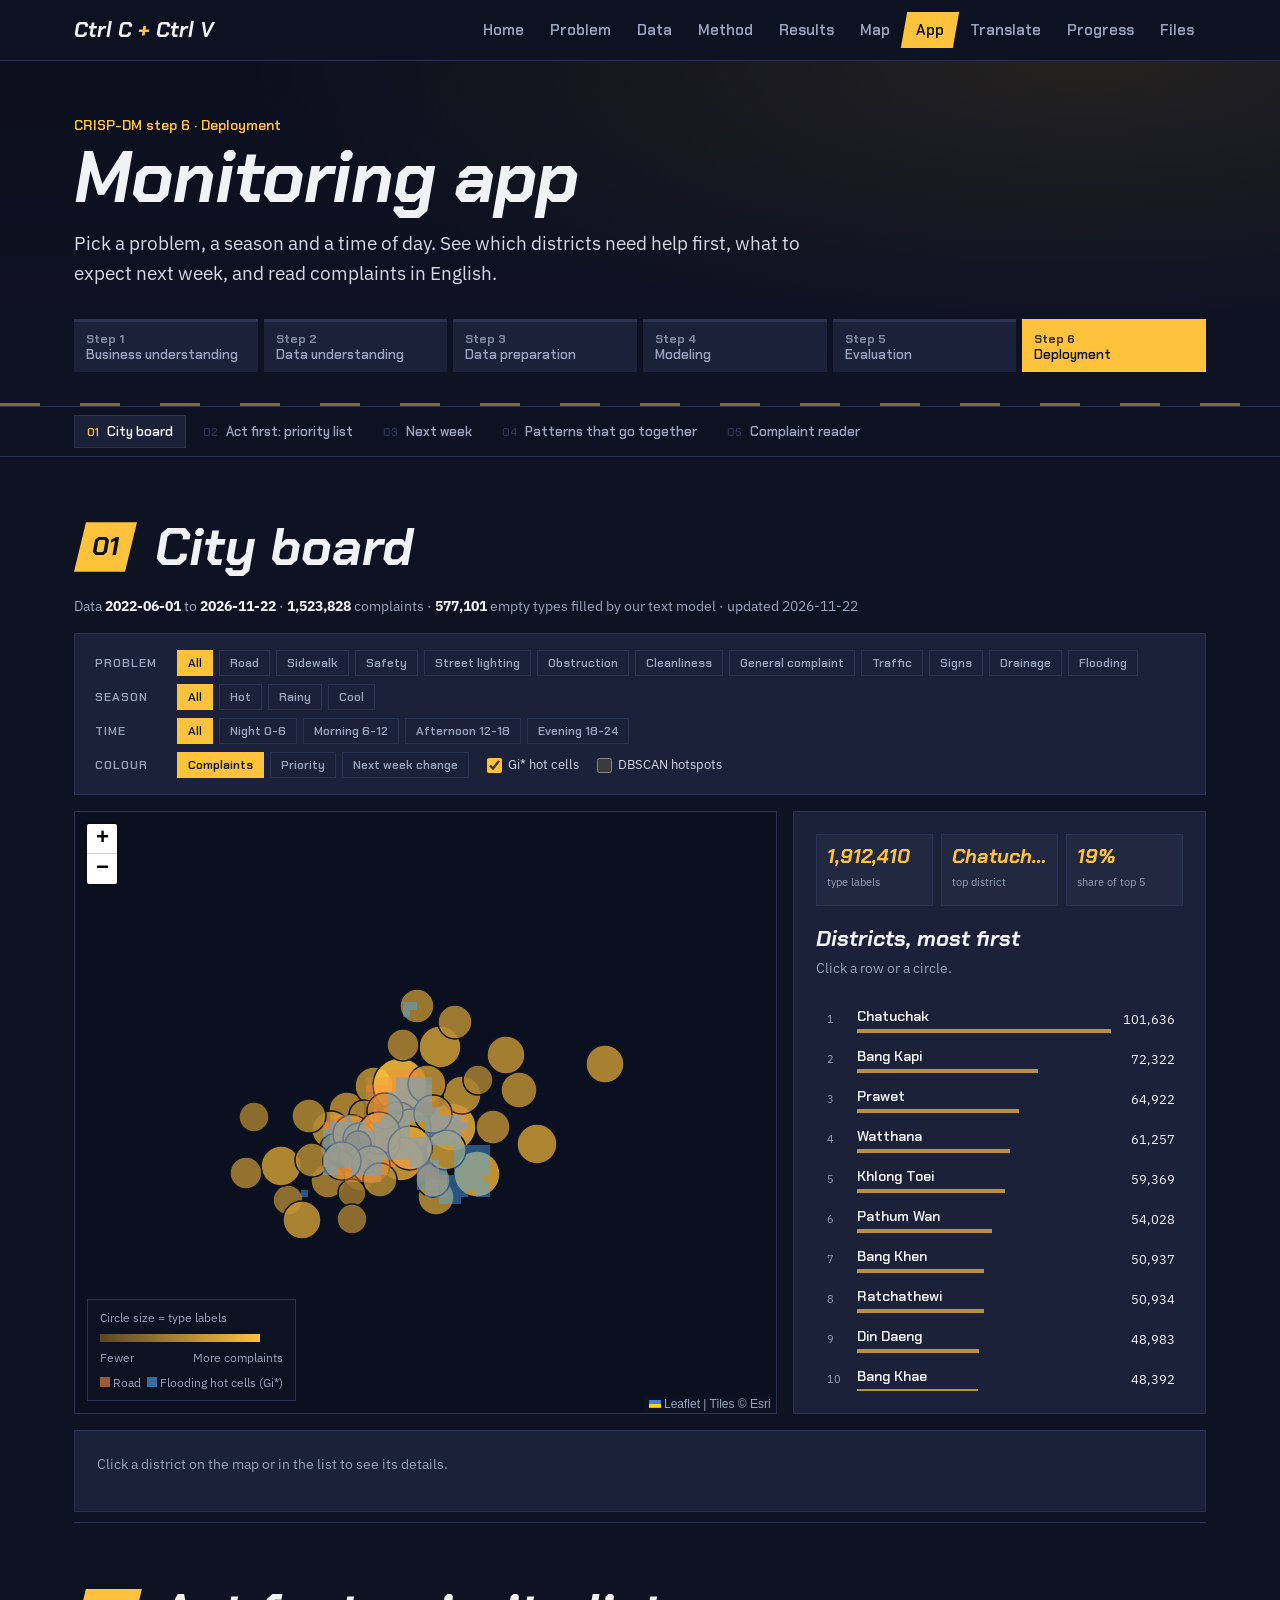
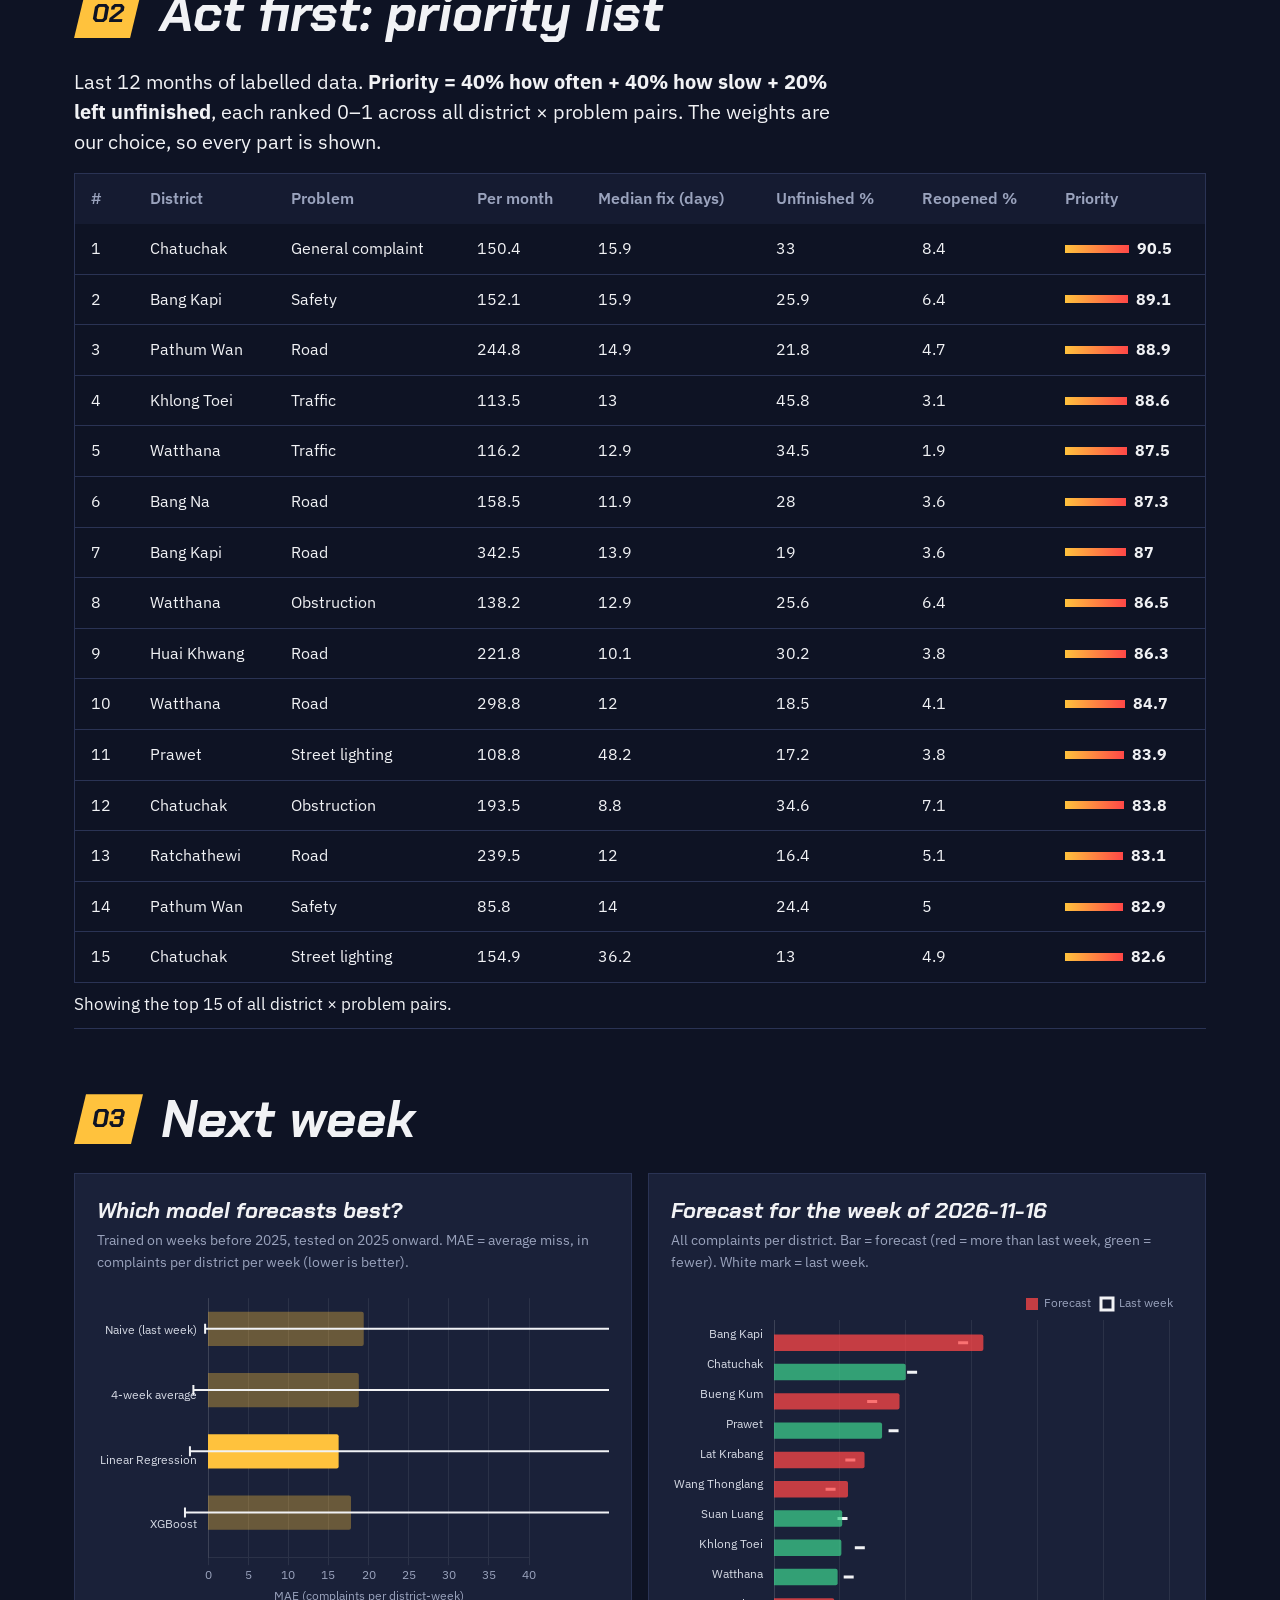
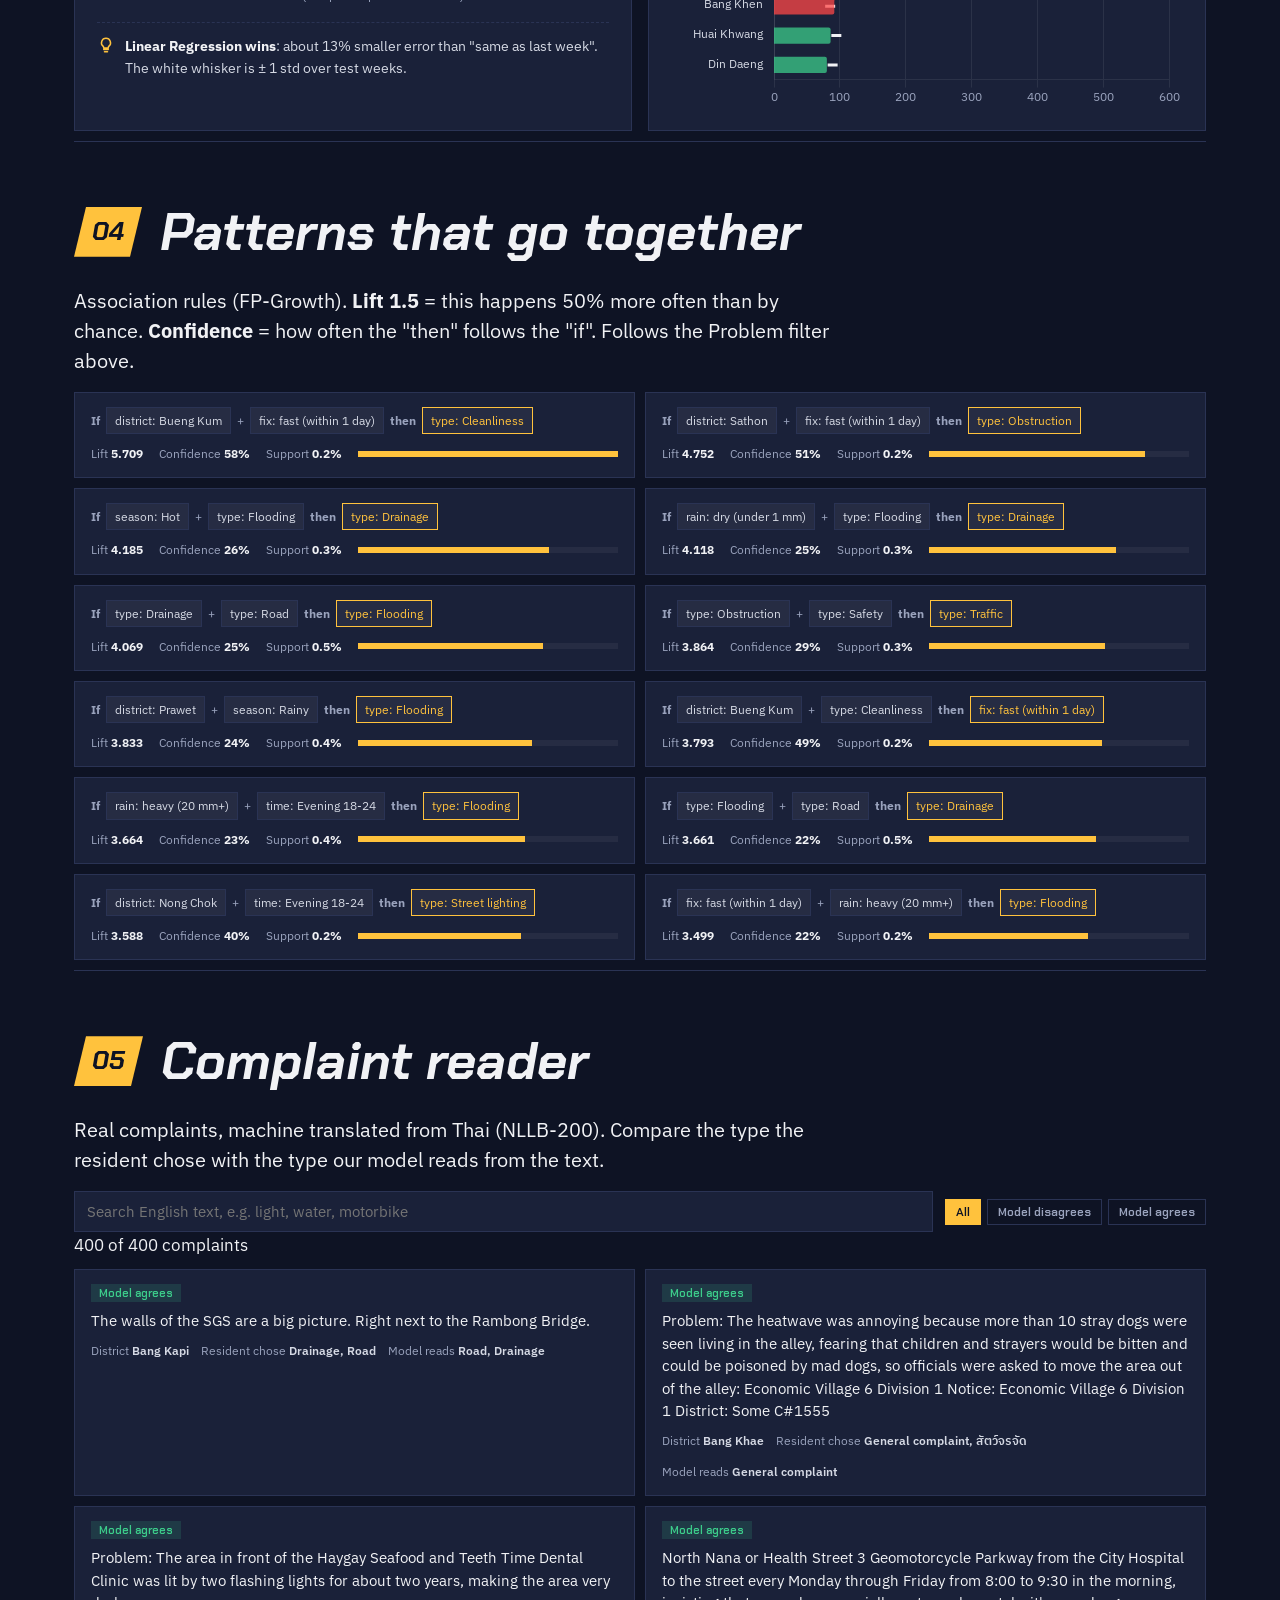
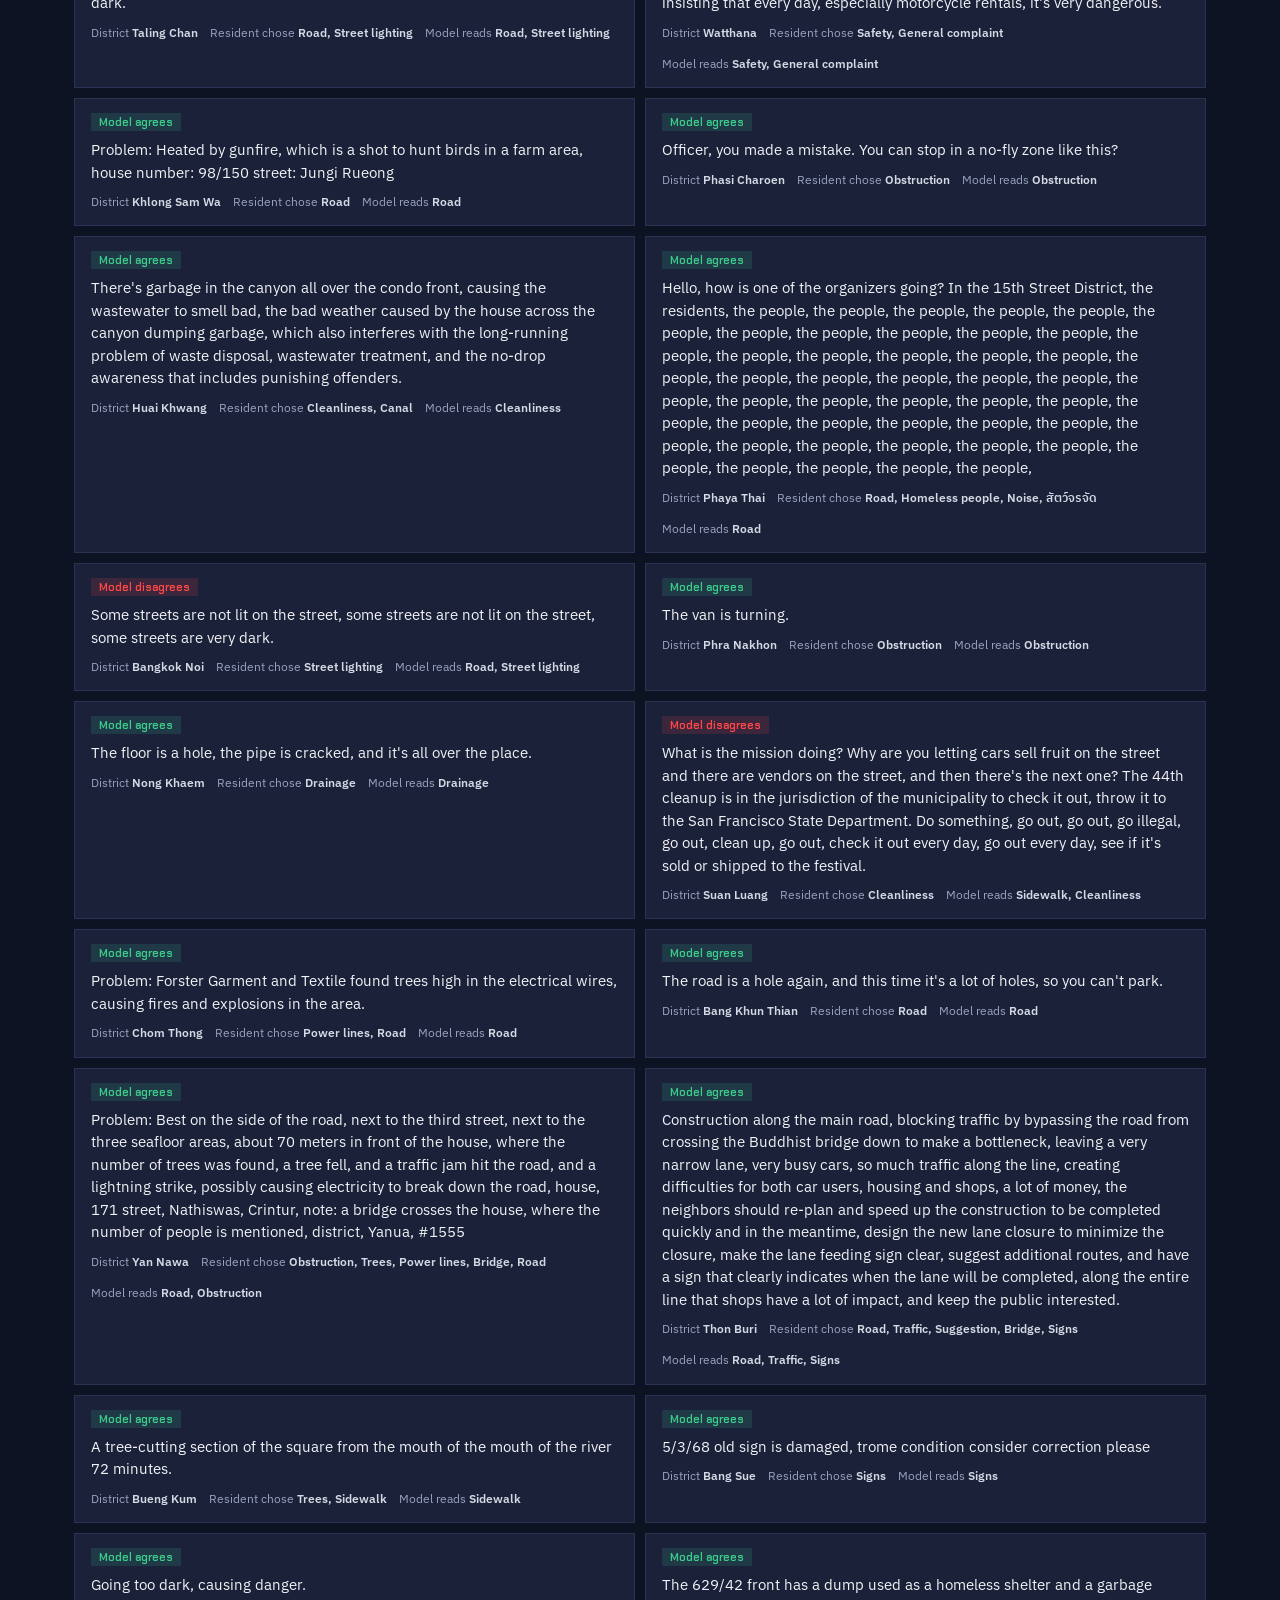
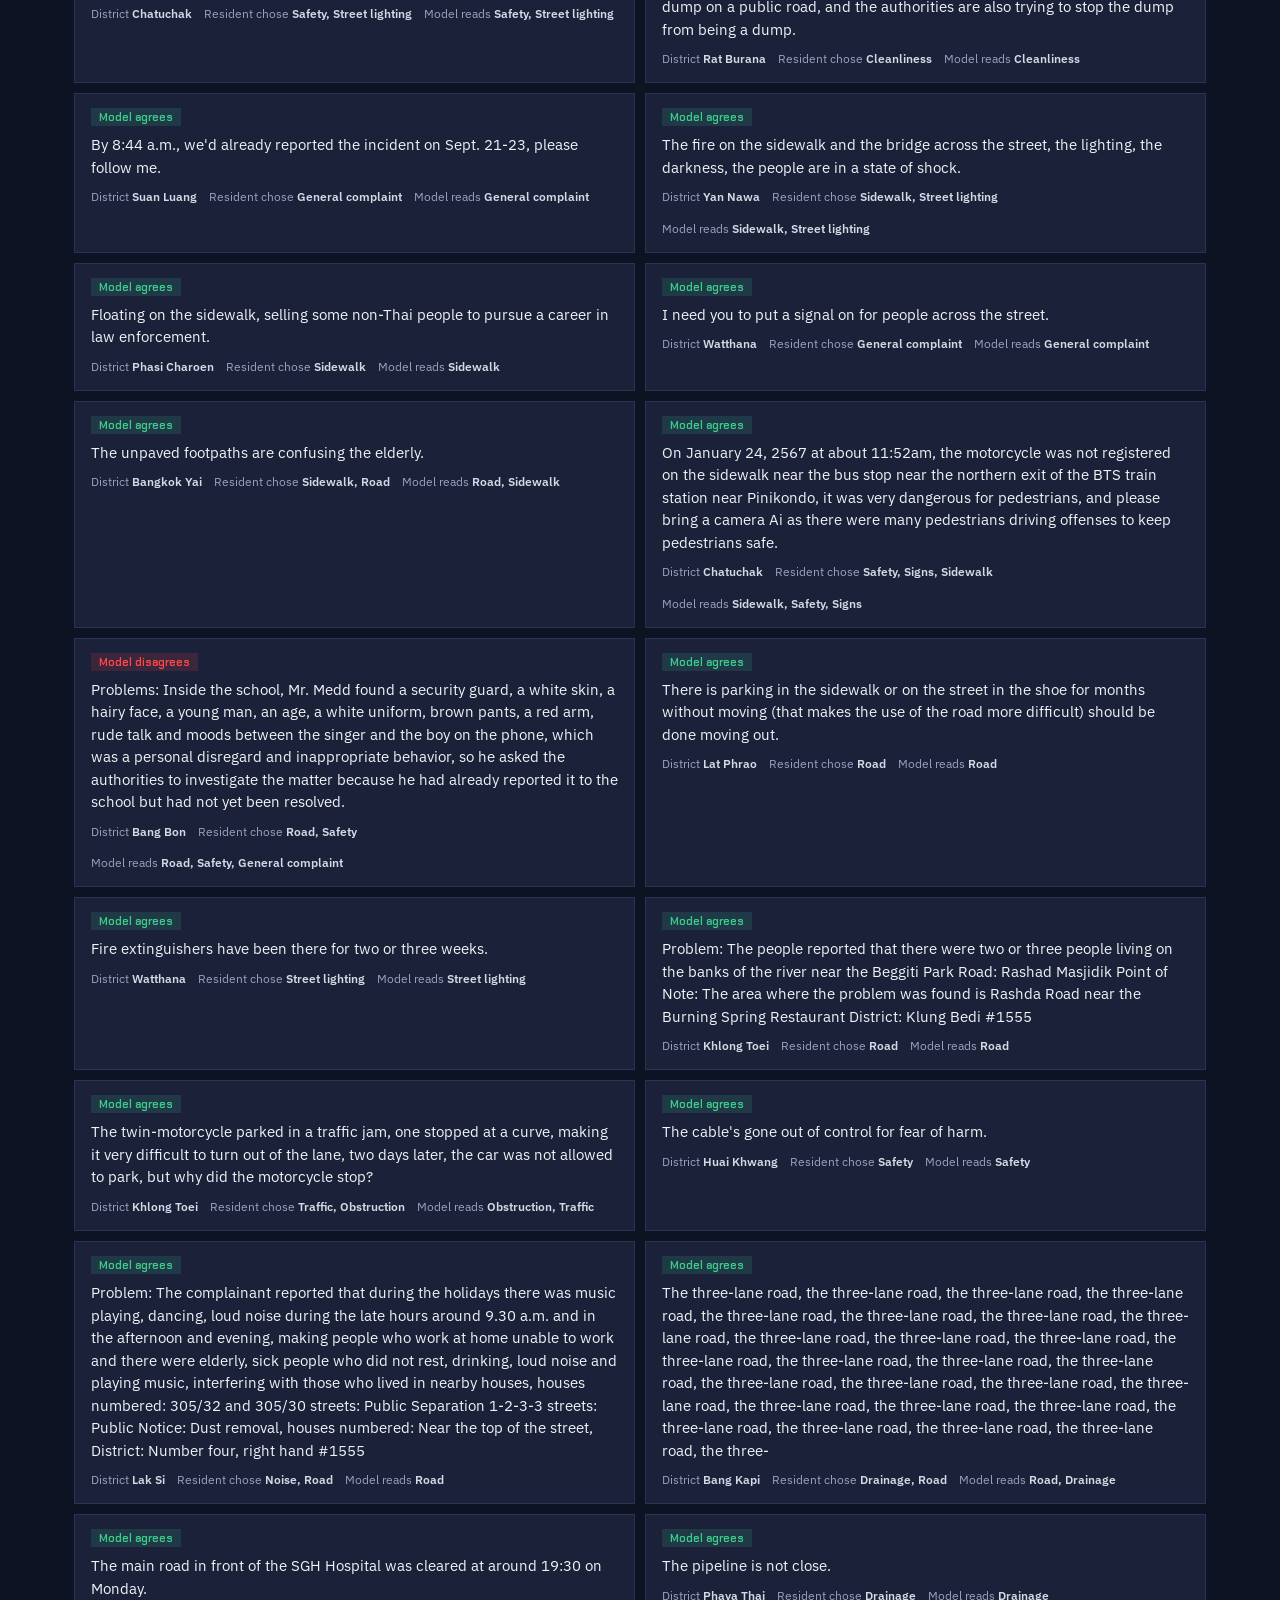
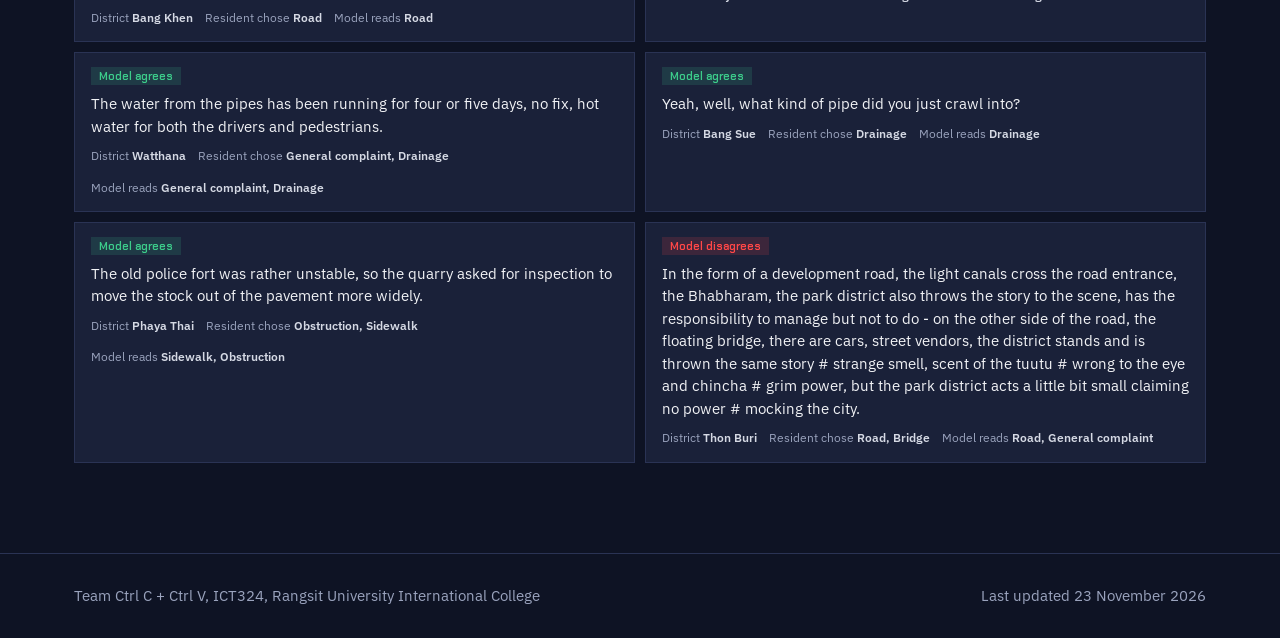
==== commit 46d47fe6: "Add files via upload" ====
--- a/app.html
+++ b/app.html
@@ -87,7 +87,7 @@
   <div class="rlist" id="rList"></div>
 </section>
 </main>
-<footer><div class="in"><span>Team Ctrl C + Ctrl V, ICT324, Rangsit University International College</span><span>Last updated 22 November 2026</span></div></footer>
+<footer><div class="in"><span>Team Ctrl C + Ctrl V, ICT324, Rangsit University International College</span><span>Last updated 23 November 2026</span></div></footer>
 <script src="assets/chart.umd.js?v=20261122b"></script>
 <script src="assets/leaflet/leaflet.js?v=20261122b"></script>
 <script src="assets/site.js?v=20261122b"></script>
